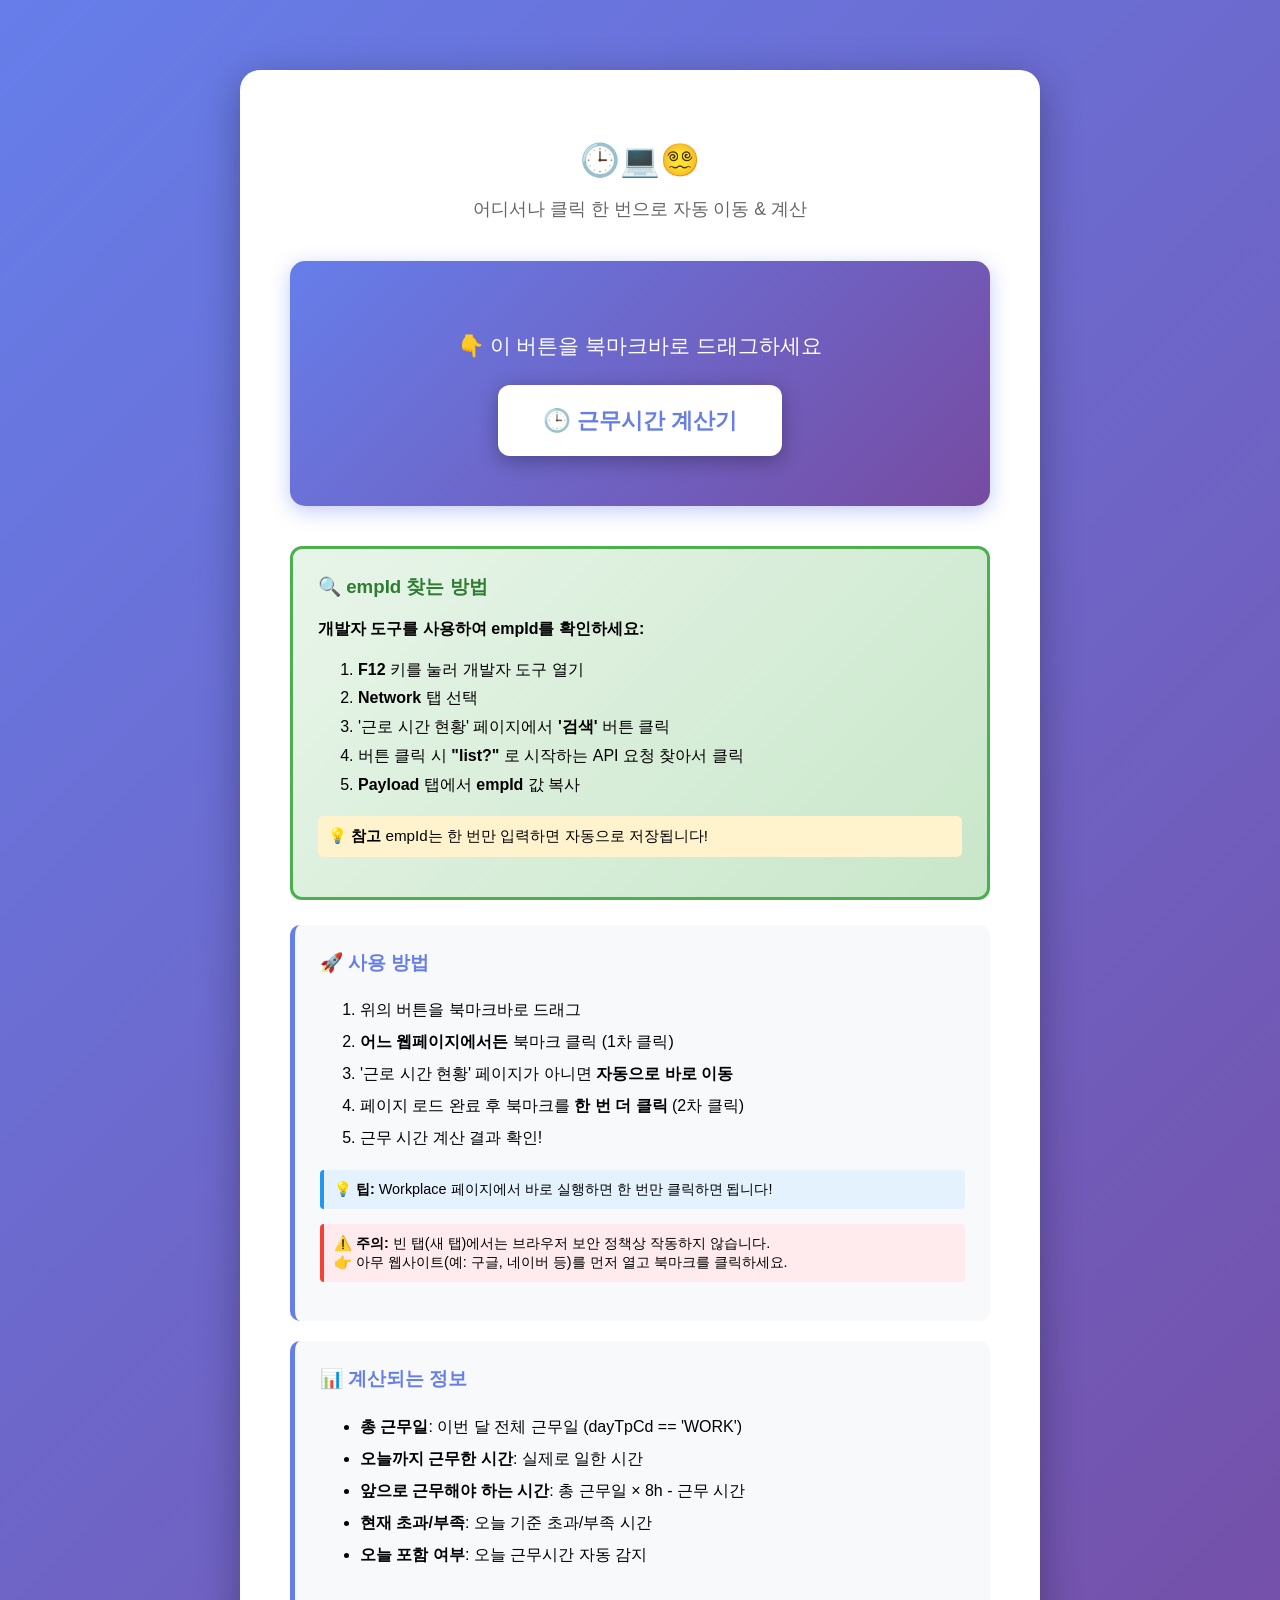
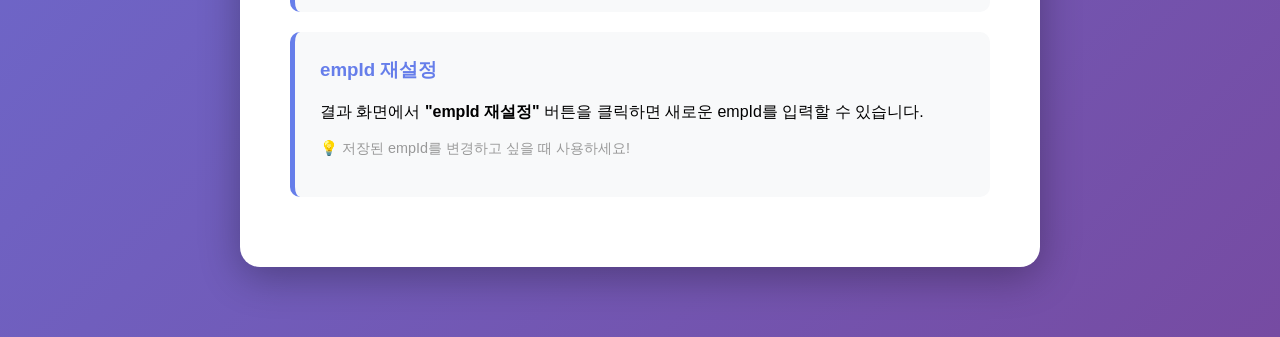
==== work-clock.html @ 3786ace1 "fix: 이모지 변경" ====
<!DOCTYPE html>
<html lang="ko">
<head>
    <meta charset="UTF-8">
    <title>근무시간 계산기 - 자동 이동</title>
    <style>
        body {
            font-family: -apple-system, sans-serif;
            max-width: 800px;
            margin: 50px auto;
            padding: 20px;
            background: linear-gradient(135deg, #667eea 0%, #764ba2 100%);
            min-height: 100vh;
        }
        .container {
            background: white;
            padding: 50px;
            border-radius: 20px;
            box-shadow: 0 10px 40px rgba(0,0,0,0.3);
        }
        h1 {
            color: #333;
            text-align: center;
            margin-bottom: 15px;
        }
        .subtitle {
            text-align: center;
            color: #666;
            margin-bottom: 40px;
            font-size: 1.1em;
        }
        .install-box {
            background: linear-gradient(135deg, #667eea 0%, #764ba2 100%);
            padding: 50px;
            border-radius: 15px;
            text-align: center;
            margin: 40px 0;
            box-shadow: 0 5px 20px rgba(102, 126, 234, 0.4);
        }
        .install-box p {
            color: white;
            margin-bottom: 25px;
            font-size: 1.3em;
            font-weight: 500;
        }
        .bookmarklet {
            display: inline-block;
            padding: 20px 45px;
            background: white;
            color: #667eea;
            text-decoration: none;
            border-radius: 12px;
            font-weight: bold;
            font-size: 1.4em;
            cursor: move;
            box-shadow: 0 5px 20px rgba(0,0,0,0.3);
            transition: all 0.3s;
        }
        .bookmarklet:hover {
            transform: translateY(-3px);
            box-shadow: 0 8px 25px rgba(0,0,0,0.4);
        }
        .feature {
            background: #f8f9fa;
            padding: 25px;
            border-radius: 10px;
            margin: 20px 0;
            border-left: 5px solid #667eea;
        }
        .feature h3 {
            color: #667eea;
            margin-top: 0;
        }
        .highlight {
            background: linear-gradient(135deg, #e8f5e9 0%, #c8e6c9 100%);
            border: 3px solid #4CAF50;
            padding: 25px;
            border-radius: 12px;
            margin: 25px 0;
        }
        .highlight h3 {
            color: #2e7d32;
            margin-top: 0;
        }
        code {
            background: #ffe082;
            padding: 3px 8px;
            border-radius: 4px;
            font-family: 'Monaco', monospace;
            color: #d84315;
        }
        ul {
            line-height: 2;
        }
    </style>
</head>
<body>
    <div class="container">
        <h1>🕒💻😵‍💫</h1>
        <p class="subtitle">어디서나 클릭 한 번으로 자동 이동 & 계산</p>

        <div class="install-box">
            <p>👇 이 버튼을 북마크바로 드래그하세요</p>
            <a id="bookmarklet" href="#" class="bookmarklet">🕒 근무시간 계산기</a>
        </div>

        <div class="highlight">
            <h3>🔍 empId 찾는 방법</h3>
            <p><strong>개발자 도구를 사용하여 empId를 확인하세요:</strong></p>
            <ol style="font-size: 1em; line-height: 1.8;">
                <li><strong>F12</strong> 키를 눌러 개발자 도구 열기</li>
                <li><strong>Network</strong> 탭 선택</li>
                <li>'근로 시간 현황' 페이지에서 <strong>'검색'</strong> 버튼 클릭</li>
                <li>버튼 클릭 시 <strong>"list?"</strong> 로 시작하는 API 요청 찾아서 클릭</li>
                <li><strong>Payload</strong> 탭에서 <strong>empId</strong> 값 복사</li>
            </ol>
            <p style="margin-top: 15px; padding: 10px; background: #fff3cd; border-radius: 5px; font-size: 0.95em;">
                💡 <strong>참고</strong> empId는 한 번만 입력하면 자동으로 저장됩니다!
            </p>
        </div>

        <div class="feature">
            <h3>🚀 사용 방법</h3>
            <ol style="line-height: 2;">
                <li>위의 버튼을 북마크바로 드래그</li>
                <li><strong>어느 웹페이지에서든</strong> 북마크 클릭 (1차 클릭)</li>
                <li>'근로 시간 현황' 페이지가 아니면 <strong>자동으로 바로 이동</strong></li>
                <li>페이지 로드 완료 후 북마크를 <strong>한 번 더 클릭</strong> (2차 클릭)</li>
                <li>근무 시간 계산 결과 확인!</li>
            </ol>
            <p style="padding: 10px; background: #e3f2fd; border-left: 4px solid #2196F3; border-radius: 4px; font-size: 0.9em; margin-top: 15px;">
                💡 <strong>팁:</strong> Workplace 페이지에서 바로 실행하면 한 번만 클릭하면 됩니다!
            </p>
            <p style="padding: 10px; background: #ffebee; border-left: 4px solid #f44336; border-radius: 4px; font-size: 0.9em; margin-top: 10px;">
                ⚠️ <strong>주의:</strong> 빈 탭(새 탭)에서는 브라우저 보안 정책상 작동하지 않습니다.<br>
                👉 아무 웹사이트(예: 구글, 네이버 등)를 먼저 열고 북마크를 클릭하세요.
            </p>
        </div>

        <div class="feature">
            <h3>📊 계산되는 정보</h3>
            <ul>
                <li><strong>총 근무일</strong>: 이번 달 전체 근무일 (dayTpCd == 'WORK')</li>
                <li><strong>오늘까지 근무한 시간</strong>: 실제로 일한 시간</li>
                <li><strong>앞으로 근무해야 하는 시간</strong>: 총 근무일 × 8h - 근무 시간</li>
                <li><strong>현재 초과/부족</strong>: 오늘 기준 초과/부족 시간</li>
                <li><strong>오늘 포함 여부</strong>: 오늘 근무시간 자동 감지</li>
            </ul>
        </div>

        <div class="feature">
            <h3>empId 재설정</h3>
            <p>결과 화면에서 <strong>"empId 재설정"</strong> 버튼을 클릭하면 새로운 empId를 입력할 수 있습니다.</p>
            <p style="color: #999; font-size: 0.9em;">💡 저장된 empId를 변경하고 싶을 때 사용하세요!</p>
        </div>
    </div>

    <script>
        // 북마크릿 코드 (읽기 쉽게 작성 후 인코딩)
        const bookmarkletSource = `
(function() {
    const targetUrl = 'https://workplace.worksmobile.com/my-space/work-statistics';
    const isWorkplacePage = window.location.href.includes('workplace.worksmobile.com/my-space/work-statistics');

    // 자동 실행 플래그 확인
    const autoRunFlag = sessionStorage.getItem('work_clock_autorun');
    const wasAutoRedirected = autoRunFlag === 'pending';

    // 페이지 확인 및 이동
    if (!isWorkplacePage) {
        // 자동 실행 플래그 설정
        sessionStorage.setItem('work_clock_autorun', 'pending');
        window.location.href = targetUrl;
        return;
    }

    // 자동 실행되었으면 플래그 제거
    if (wasAutoRedirected) {
        sessionStorage.removeItem('work_clock_autorun');
        // 페이지 로드 대기 (DOM이 준비될 때까지)
        if (document.readyState === 'loading') {
            alert('⏳ 페이지가 로딩 중입니다. 잠시 후 북마크를 다시 클릭해주세요.');
            return;
        }
    }

    // 날짜 계산
    const now = new Date();
    const year = now.getFullYear();
    const month = String(now.getMonth() + 1).padStart(2, '0');
    const fromDate = year + month + '01';
    const lastDay = new Date(year, now.getMonth() + 1, 0).getDate();
    const toDate = year + month + String(lastDay).padStart(2, '0');

    // empId 가져오기
    let empId = localStorage.getItem('work_clock_empId');

    if (!empId) {
        empId = prompt('📝 empId를 입력하세요\\n\\n🔍 empId 찾는 방법:\\n1. F12 개발자 도구 열기\\n2. Network 탭 선택\\n3. 검색 버튼 클릭\\n4. list? API의 Payload 탭에서 empId 복사\\n\\n💡 한 번만 입력하면 자동 저장됩니다!');
        if (!empId) {
            alert('❌ empId가 필요합니다.');
            return;
        }
    }

    // empId 저장
    localStorage.setItem('work_clock_empId', empId);

    // API 호출
    const apiUrl = 'https://workplace.worksmobile.com/my-space/work-statistics/list?fromDate=' + fromDate +
                   '&toDate=' + toDate + '&empId=' + empId + '&chkWorkingDay=Y&_=' + Date.now();

    // 로딩 UI
    const loadingDiv = document.createElement('div');
    loadingDiv.id = 'work-clock-loading';
    loadingDiv.style.cssText = 'position:fixed;top:50%;left:50%;transform:translate(-50%,-50%);background:white;padding:30px;border-radius:10px;box-shadow:0 4px 6px rgba(0,0,0,0.1);z-index:10000;font-family:sans-serif;min-width:350px';
    loadingDiv.innerHTML = '<div style="text-align:center">⏳ 근무 기록을 불러오는 중...</div>';
    document.body.appendChild(loadingDiv);

    fetch(apiUrl)
        .then(r => {
            if (!r.ok) throw new Error('HTTP error! status: ' + r.status);
            return r.json();
        })
        .then(data => {
            console.log('API Response:', data);

            if (!data.data || !data.data.list) {
                throw new Error('예상치 못한 응답 형식입니다.');
            }

            let records = data.data.list;
            console.log('Sample record:', records.find(r => r.sumWorkTime && r.sumWorkTime !== '0000'));

            const today = new Date();
            today.setHours(0, 0, 0, 0);

            let workedMinutes = 0;
            let totalWorkDays = 0;
            let pastWorkDays = 0;
            let workedToday = false;
            let todayInProgress = false;

            records.forEach(record => {
                if (record.dayTpCd !== 'WORK') return;

                totalWorkDays++;

                const recordDate = new Date(
                    record.checkYmd.substring(0, 4),
                    parseInt(record.checkYmd.substring(4, 6)) - 1,
                    parseInt(record.checkYmd.substring(6, 8))
                );

                const isToday = recordDate.getTime() === today.getTime();
                const workTime = record.sumWorkTime;
                const hasWorkTime = workTime && workTime !== '0000';

                if (recordDate < today) {
                    // 과거 날짜
                    pastWorkDays++;

                    if (hasWorkTime) {
                        const hours = parseInt(workTime.substring(0, 2), 10);
                        const minutes = parseInt(workTime.substring(2, 4), 10);

                        if (!isNaN(hours) && !isNaN(minutes)) {
                            workedMinutes += hours * 60 + minutes;
                        }
                    }
                } else if (isToday) {
                    // 오늘
                    if (hasWorkTime) {
                        // 오늘 퇴근 찍음
                        pastWorkDays++;
                        workedToday = true;

                        const hours = parseInt(workTime.substring(0, 2), 10);
                        const minutes = parseInt(workTime.substring(2, 4), 10);

                        if (!isNaN(hours) && !isNaN(minutes)) {
                            workedMinutes += hours * 60 + minutes;
                        }
                    } else {
                        // 오늘 퇴근 안찍음 (진행 중)
                        todayInProgress = true;
                    }
                }
            });

            const shouldHaveWorked = pastWorkDays * 8 * 60;
            const totalRequiredMinutes = totalWorkDays * 8 * 60;
            const shouldWorkMore = totalRequiredMinutes - workedMinutes;
            const differenceMinutes = workedMinutes - shouldHaveWorked;

            let todayStatus = '오늘 제외';
            if (workedToday) {
                todayStatus = '오늘 포함';
            } else if (todayInProgress) {
                todayStatus = '오늘 진행 중 (퇴근 미체크)';
            }
            const remainingWorkDays = totalWorkDays - pastWorkDays;

            const workedHours = Math.floor(workedMinutes / 60);
            const workedMins = workedMinutes % 60;
            const shouldWorkMoreHours = Math.floor(shouldWorkMore / 60);
            const shouldWorkMoreMins = shouldWorkMore % 60;
            const diffHours = Math.floor(Math.abs(differenceMinutes) / 60);
            const diffMins = Math.abs(differenceMinutes) % 60;
            const isOverTime = differenceMinutes > 0;

            const differenceText = isOverTime
                ? '<span style="color: #4CAF50; font-weight: bold;">+' + diffHours + '시간 ' + diffMins + '분 초과 ✨</span>'
                : '<span style="color: #f44336; font-weight: bold;">' + diffHours + '시간 ' + diffMins + '분 부족 ⚠️</span>';

            // 결과 UI (empId 재설정 버튼 추가)
            loadingDiv.innerHTML = \`
                <div style="min-width:350px">
                    <h2 style="margin:0 0 20px 0;color:#333;text-align:center;border-bottom:2px solid #4CAF50;padding-bottom:10px">
                        🕒 \${year}년 \${month}월 근무 현황
                    </h2>
                    <div style="line-height:2;color:#555">
                        <div style="background:#f5f5f5;padding:10px;border-radius:5px;margin-bottom:10px">
                            <div style="font-size:0.9em;color:#999;margin-bottom:5px">📅 총 근무일</div>
                            <div style="font-size:1.2em"><strong>\${totalWorkDays}일</strong> (지난 \${pastWorkDays}일 + 남은 \${remainingWorkDays}일)</div>
                        </div>
                        <div style="background:#e3f2fd;padding:10px;border-radius:5px;margin-bottom:10px">
                            <div style="font-size:0.9em;color:#1976D2;margin-bottom:5px">✅ 오늘까지 근무한 시간</div>
                            <div style="font-size:1.3em;color:#1976D2"><strong>\${workedHours}시간 \${workedMins}분</strong></div>
                        </div>
                        <div style="background:#fff3e0;padding:10px;border-radius:5px;margin-bottom:10px">
                            <div style="font-size:0.9em;color:#e65100;margin-bottom:5px">📋 앞으로 근무해야 하는 시간</div>
                            <div style="font-size:1.3em;color:#e65100"><strong>\${shouldWorkMoreHours}시간 \${shouldWorkMoreMins}분</strong></div>
                            <div style="font-size:0.85em;color:#999;margin-top:5px">
                                총 \${totalWorkDays}일 × 8h - 근무 \${workedHours}h \${workedMins}m<br>
                                💡 \${todayStatus}
                            </div>
                        </div>
                        <div style="background:\${isOverTime ? '#e8f5e9' : '#ffebee'};padding:15px;border-radius:5px;border:2px solid \${isOverTime ? '#4CAF50' : '#f44336'}">
                            <div style="font-size:0.9em;color:#666;margin-bottom:5px">⚖️ 현재 초과/부족</div>
                            <div style="font-size:1.4em">\${differenceText}</div>
                            <div style="font-size:0.85em;color:#999;margin-top:5px">
                                근무 \${workedHours}h \${workedMins}m - 필요 \${Math.floor(shouldHaveWorked/60)}h \${shouldHaveWorked%60}m
                            </div>
                        </div>
                    </div>
                    <div style="display:flex;gap:10px;margin-top:20px">
                        <button id="work-clock-reset-empid" style="flex:1;padding:12px;background:#ff9800;color:white;border:none;border-radius:8px;cursor:pointer;font-size:14px;font-weight:bold">
                            empId 재설정
                        </button>
                        <button id="work-clock-close" style="flex:2;padding:12px;background:linear-gradient(135deg,#667eea 0%,#764ba2 100%);color:white;border:none;border-radius:8px;cursor:pointer;font-size:16px;font-weight:bold">
                            닫기
                        </button>
                    </div>
                </div>
            \`;

            document.getElementById('work-clock-close').addEventListener('click', () => {
                document.body.removeChild(loadingDiv);
            });

            document.getElementById('work-clock-reset-empid').addEventListener('click', () => {
                localStorage.removeItem('work_clock_empId');
                document.body.removeChild(loadingDiv);
                alert('✅ empId가 초기화되었습니다.\\n북마크를 다시 클릭하여 새로운 empId를 입력하세요.');
            });
        })
        .catch(err => {
            console.error('Error:', err);
            loadingDiv.innerHTML = \`
                <div style="color:red">
                    <h3>❌ 오류 발생</h3>
                    <p>\${err.message}</p>
                    <p style="font-size:0.9em;color:#666">개발자 콘솔(F12)을 확인하세요.</p>
                    <button onclick="this.parentElement.parentElement.remove()" style="margin-top:10px;padding:10px 20px;background:#f44336;color:white;border:none;border-radius:5px;cursor:pointer">
                        닫기
                    </button>
                </div>
            \`;
        });
})();
        `;

        // URL 인코딩하여 북마크릿 생성
        const bookmarkletCode = 'javascript:' + encodeURIComponent(bookmarkletSource.trim());
        const bookmarkletElement = document.getElementById('bookmarklet');
        bookmarkletElement.href = bookmarkletCode;

        // 클릭 시 직접 실행 (테스트용)
        bookmarkletElement.addEventListener('click', function(e) {
            e.preventDefault();
            eval(bookmarkletSource);
        });
    </script>
</body>
</html>
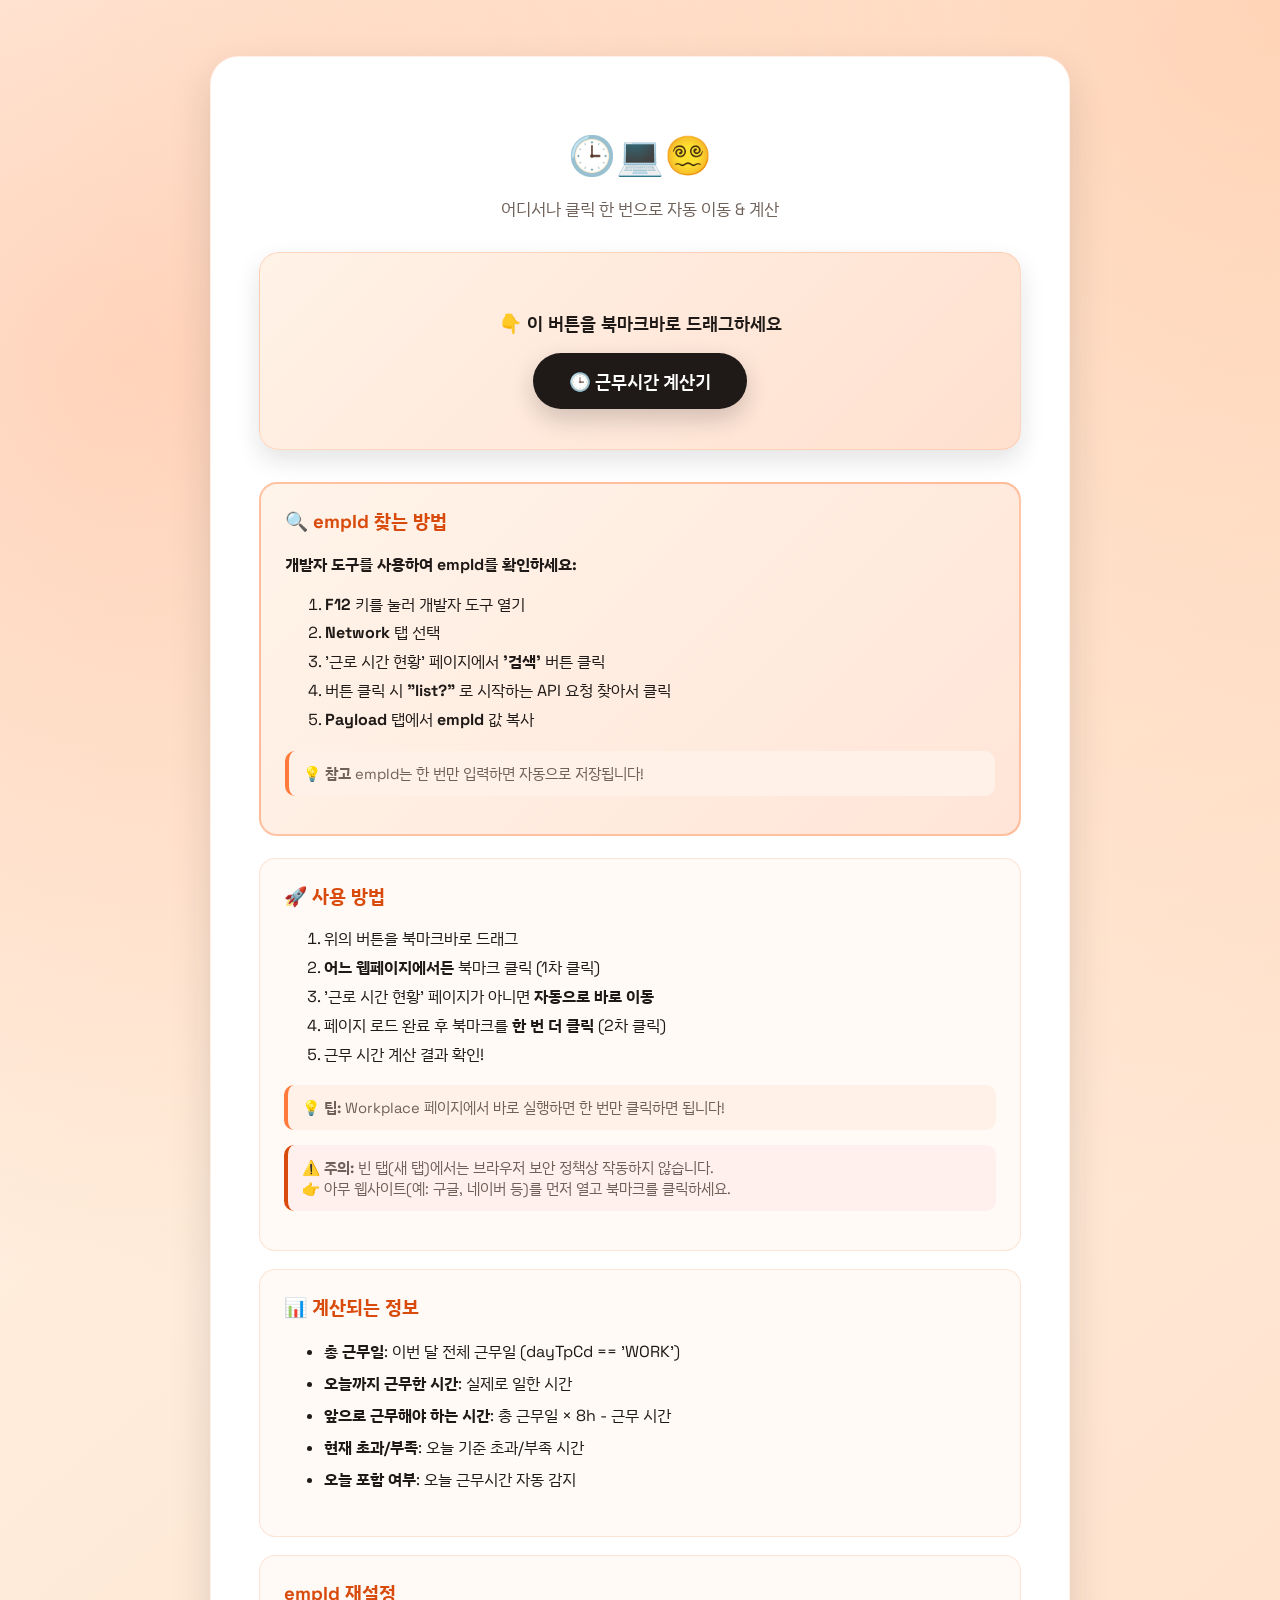
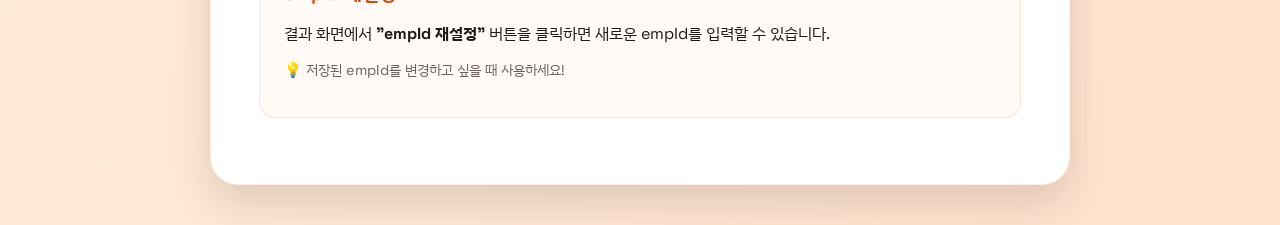
==== commit 8e24500c: "Update work-clock.html" ====
--- a/work-clock.html
+++ b/work-clock.html
@@ -4,93 +4,160 @@
     <meta charset="UTF-8">
     <title>근무시간 계산기 - 자동 이동</title>
     <style>
+        @import url('https://fonts.googleapis.com/css2?family=Space+Grotesk:wght@400;500;600;700&family=IBM+Plex+Sans+KR:wght@400;500;600&display=swap');
+
+        :root {
+            color-scheme: light;
+            --ink: #1f1a17;
+            --muted: #6e6159;
+            --cream: #fff7f0;
+            --paper: #ffffff;
+            --orange-500: #ff7a3b;
+            --orange-600: #f2601a;
+            --orange-700: #d94b0c;
+            --orange-100: #ffe4d6;
+            --shadow-soft: 0 18px 40px rgba(31, 26, 23, 0.14);
+            --shadow-card: 0 10px 24px rgba(31, 26, 23, 0.12);
+        }
+
         body {
-            font-family: -apple-system, sans-serif;
-            max-width: 800px;
-            margin: 50px auto;
-            padding: 20px;
-            background: linear-gradient(135deg, #667eea 0%, #764ba2 100%);
+            font-family: "Space Grotesk", "IBM Plex Sans KR", "Apple SD Gothic Neo", sans-serif;
+            color: var(--ink);
+            max-width: 860px;
+            margin: 0 auto;
+            padding: 56px 20px 40px;
+            background:
+                radial-gradient(circle at top right, rgba(255, 180, 135, 0.45), transparent 55%),
+                radial-gradient(circle at 10% 20%, rgba(255, 122, 59, 0.25), transparent 50%),
+                linear-gradient(140deg, #fff4ea 0%, #ffeddc 45%, #ffe1cc 100%);
             min-height: 100vh;
         }
         .container {
-            background: white;
-            padding: 50px;
-            border-radius: 20px;
-            box-shadow: 0 10px 40px rgba(0,0,0,0.3);
+            background: var(--paper);
+            padding: 48px;
+            border-radius: 28px;
+            box-shadow: var(--shadow-soft);
+            border: 1px solid rgba(255, 122, 59, 0.12);
         }
         h1 {
-            color: #333;
+            color: var(--ink);
             text-align: center;
             margin-bottom: 15px;
+            font-size: 2.4rem;
         }
         .subtitle {
             text-align: center;
-            color: #666;
-            margin-bottom: 40px;
-            font-size: 1.1em;
+            color: var(--muted);
+            margin-bottom: 32px;
+            font-size: 1.05rem;
         }
         .install-box {
-            background: linear-gradient(135deg, #667eea 0%, #764ba2 100%);
-            padding: 50px;
-            border-radius: 15px;
+            background: linear-gradient(135deg, #fff2e7 0%, #ffe0cf 100%);
+            padding: 40px;
+            border-radius: 20px;
             text-align: center;
-            margin: 40px 0;
-            box-shadow: 0 5px 20px rgba(102, 126, 234, 0.4);
+            margin: 32px 0;
+            box-shadow: var(--shadow-card);
+            border: 1px solid rgba(255, 122, 59, 0.2);
         }
         .install-box p {
-            color: white;
-            margin-bottom: 25px;
-            font-size: 1.3em;
-            font-weight: 500;
+            color: var(--ink);
+            margin-bottom: 18px;
+            font-size: 1.15rem;
+            font-weight: 600;
         }
         .bookmarklet {
             display: inline-block;
-            padding: 20px 45px;
-            background: white;
-            color: #667eea;
+            padding: 16px 36px;
+            background: var(--ink);
+            color: #fff;
             text-decoration: none;
-            border-radius: 12px;
-            font-weight: bold;
-            font-size: 1.4em;
+            border-radius: 999px;
+            font-weight: 600;
+            font-size: 1.1rem;
             cursor: move;
-            box-shadow: 0 5px 20px rgba(0,0,0,0.3);
-            transition: all 0.3s;
+            box-shadow: 0 10px 24px rgba(31, 26, 23, 0.2);
+            transition: transform 0.25s ease, box-shadow 0.25s ease, background 0.25s ease;
         }
         .bookmarklet:hover {
             transform: translateY(-3px);
-            box-shadow: 0 8px 25px rgba(0,0,0,0.4);
+            box-shadow: 0 14px 30px rgba(31, 26, 23, 0.25);
+            background: var(--orange-700);
         }
         .feature {
-            background: #f8f9fa;
-            padding: 25px;
-            border-radius: 10px;
-            margin: 20px 0;
-            border-left: 5px solid #667eea;
+            background: #fffaf6;
+            padding: 24px;
+            border-radius: 16px;
+            margin: 18px 0;
+            border: 1px solid rgba(255, 122, 59, 0.18);
         }
         .feature h3 {
-            color: #667eea;
+            color: var(--orange-700);
             margin-top: 0;
+            margin-bottom: 10px;
         }
         .highlight {
-            background: linear-gradient(135deg, #e8f5e9 0%, #c8e6c9 100%);
-            border: 3px solid #4CAF50;
-            padding: 25px;
-            border-radius: 12px;
-            margin: 25px 0;
+            background: linear-gradient(135deg, #fff4ea 0%, #ffe5d7 100%);
+            border: 2px solid rgba(255, 122, 59, 0.4);
+            padding: 24px;
+            border-radius: 18px;
+            margin: 22px 0;
         }
         .highlight h3 {
-            color: #2e7d32;
+            color: var(--orange-700);
             margin-top: 0;
         }
         code {
-            background: #ffe082;
-            padding: 3px 8px;
-            border-radius: 4px;
-            font-family: 'Monaco', monospace;
-            color: #d84315;
+            background: var(--orange-100);
+            padding: 2px 8px;
+            border-radius: 6px;
+            font-family: "SFMono-Regular", "Consolas", "Monaco", monospace;
+            color: var(--orange-700);
         }
         ul {
             line-height: 2;
+        }
+
+        ol {
+            line-height: 1.8;
+        }
+
+        .tip {
+            margin-top: 14px;
+            padding: 12px 14px;
+            background: #fff1e7;
+            border-radius: 10px;
+            border-left: 4px solid var(--orange-500);
+            font-size: 0.92rem;
+            color: var(--muted);
+        }
+
+        .warn {
+            margin-top: 10px;
+            padding: 12px 14px;
+            background: #fff0ed;
+            border-radius: 10px;
+            border-left: 4px solid var(--orange-700);
+            font-size: 0.92rem;
+            color: var(--muted);
+        }
+
+        @media (max-width: 720px) {
+            body {
+                padding: 40px 16px;
+            }
+
+            .container {
+                padding: 32px 24px;
+            }
+
+            .install-box {
+                padding: 28px 20px;
+            }
+
+            h1 {
+                font-size: 2rem;
+            }
         }
     </style>
 </head>
@@ -107,31 +174,31 @@
         <div class="highlight">
             <h3>🔍 empId 찾는 방법</h3>
             <p><strong>개발자 도구를 사용하여 empId를 확인하세요:</strong></p>
-            <ol style="font-size: 1em; line-height: 1.8;">
+            <ol>
                 <li><strong>F12</strong> 키를 눌러 개발자 도구 열기</li>
                 <li><strong>Network</strong> 탭 선택</li>
                 <li>'근로 시간 현황' 페이지에서 <strong>'검색'</strong> 버튼 클릭</li>
                 <li>버튼 클릭 시 <strong>"list?"</strong> 로 시작하는 API 요청 찾아서 클릭</li>
                 <li><strong>Payload</strong> 탭에서 <strong>empId</strong> 값 복사</li>
             </ol>
-            <p style="margin-top: 15px; padding: 10px; background: #fff3cd; border-radius: 5px; font-size: 0.95em;">
+            <p class="tip">
                 💡 <strong>참고</strong> empId는 한 번만 입력하면 자동으로 저장됩니다!
             </p>
         </div>
 
         <div class="feature">
             <h3>🚀 사용 방법</h3>
-            <ol style="line-height: 2;">
+            <ol>
                 <li>위의 버튼을 북마크바로 드래그</li>
                 <li><strong>어느 웹페이지에서든</strong> 북마크 클릭 (1차 클릭)</li>
                 <li>'근로 시간 현황' 페이지가 아니면 <strong>자동으로 바로 이동</strong></li>
                 <li>페이지 로드 완료 후 북마크를 <strong>한 번 더 클릭</strong> (2차 클릭)</li>
                 <li>근무 시간 계산 결과 확인!</li>
             </ol>
-            <p style="padding: 10px; background: #e3f2fd; border-left: 4px solid #2196F3; border-radius: 4px; font-size: 0.9em; margin-top: 15px;">
+            <p class="tip">
                 💡 <strong>팁:</strong> Workplace 페이지에서 바로 실행하면 한 번만 클릭하면 됩니다!
             </p>
-            <p style="padding: 10px; background: #ffebee; border-left: 4px solid #f44336; border-radius: 4px; font-size: 0.9em; margin-top: 10px;">
+            <p class="warn">
                 ⚠️ <strong>주의:</strong> 빈 탭(새 탭)에서는 브라우저 보안 정책상 작동하지 않습니다.<br>
                 👉 아무 웹사이트(예: 구글, 네이버 등)를 먼저 열고 북마크를 클릭하세요.
             </p>
@@ -151,7 +218,7 @@
         <div class="feature">
             <h3>empId 재설정</h3>
             <p>결과 화면에서 <strong>"empId 재설정"</strong> 버튼을 클릭하면 새로운 empId를 입력할 수 있습니다.</p>
-            <p style="color: #999; font-size: 0.9em;">💡 저장된 empId를 변경하고 싶을 때 사용하세요!</p>
+            <p style="color: var(--muted); font-size: 0.9rem;">💡 저장된 empId를 변경하고 싶을 때 사용하세요!</p>
         </div>
     </div>
 
@@ -213,8 +280,8 @@
     // 로딩 UI
     const loadingDiv = document.createElement('div');
     loadingDiv.id = 'work-clock-loading';
-    loadingDiv.style.cssText = 'position:fixed;top:50%;left:50%;transform:translate(-50%,-50%);background:white;padding:30px;border-radius:10px;box-shadow:0 4px 6px rgba(0,0,0,0.1);z-index:10000;font-family:sans-serif;min-width:350px';
-    loadingDiv.innerHTML = '<div style="text-align:center">⏳ 근무 기록을 불러오는 중...</div>';
+    loadingDiv.style.cssText = 'position:fixed;top:50%;left:50%;transform:translate(-50%,-50%);background:#ffffff;padding:28px;border-radius:16px;box-shadow:0 18px 40px rgba(31,26,23,0.2);z-index:10000;font-family:"Space Grotesk","IBM Plex Sans KR","Apple SD Gothic Neo",sans-serif;min-width:350px;border:1px solid rgba(255,122,59,0.2)';
+    loadingDiv.innerHTML = '<div style="text-align:center;color:#6e6159">⏳ 근무 기록을 불러오는 중...</div>';
     document.body.appendChild(loadingDiv);
 
     fetch(apiUrl)
@@ -310,45 +377,45 @@
             const isOverTime = differenceMinutes > 0;
 
             const differenceText = isOverTime
-                ? '<span style="color: #4CAF50; font-weight: bold;">+' + diffHours + '시간 ' + diffMins + '분 초과 ✨</span>'
-                : '<span style="color: #f44336; font-weight: bold;">' + diffHours + '시간 ' + diffMins + '분 부족 ⚠️</span>';
+                ? '<span style="color: #0f7b4f; font-weight: 600;">+' + diffHours + '시간 ' + diffMins + '분 초과 ✨</span>'
+                : '<span style="color: #d94b0c; font-weight: 600;">' + diffHours + '시간 ' + diffMins + '분 부족 ⚠️</span>';
 
             // 결과 UI (empId 재설정 버튼 추가)
             loadingDiv.innerHTML = \`
                 <div style="min-width:350px">
-                    <h2 style="margin:0 0 20px 0;color:#333;text-align:center;border-bottom:2px solid #4CAF50;padding-bottom:10px">
+                    <h2 style="margin:0 0 20px 0;color:#1f1a17;text-align:center;border-bottom:2px solid rgba(255,122,59,0.35);padding-bottom:10px">
                         🕒 \${year}년 \${month}월 근무 현황
                     </h2>
-                    <div style="line-height:2;color:#555">
-                        <div style="background:#f5f5f5;padding:10px;border-radius:5px;margin-bottom:10px">
-                            <div style="font-size:0.9em;color:#999;margin-bottom:5px">📅 총 근무일</div>
+                    <div style="line-height:1.8;color:#3b322d">
+                        <div style="background:#fff6ef;padding:12px;border-radius:10px;margin-bottom:10px;border:1px solid rgba(255,122,59,0.2)">
+                            <div style="font-size:0.85em;color:#6e6159;margin-bottom:5px">📅 총 근무일</div>
                             <div style="font-size:1.2em"><strong>\${totalWorkDays}일</strong> (지난 \${pastWorkDays}일 + 남은 \${remainingWorkDays}일)</div>
                         </div>
-                        <div style="background:#e3f2fd;padding:10px;border-radius:5px;margin-bottom:10px">
-                            <div style="font-size:0.9em;color:#1976D2;margin-bottom:5px">✅ 오늘까지 근무한 시간</div>
-                            <div style="font-size:1.3em;color:#1976D2"><strong>\${workedHours}시간 \${workedMins}분</strong></div>
+                        <div style="background:#fff0e5;padding:12px;border-radius:10px;margin-bottom:10px;border:1px solid rgba(255,122,59,0.2)">
+                            <div style="font-size:0.85em;color:#d94b0c;margin-bottom:5px">✅ 오늘까지 근무한 시간</div>
+                            <div style="font-size:1.3em;color:#d94b0c"><strong>\${workedHours}시간 \${workedMins}분</strong></div>
                         </div>
-                        <div style="background:#fff3e0;padding:10px;border-radius:5px;margin-bottom:10px">
-                            <div style="font-size:0.9em;color:#e65100;margin-bottom:5px">📋 앞으로 근무해야 하는 시간</div>
-                            <div style="font-size:1.3em;color:#e65100"><strong>\${shouldWorkMoreHours}시간 \${shouldWorkMoreMins}분</strong></div>
-                            <div style="font-size:0.85em;color:#999;margin-top:5px">
+                        <div style="background:#fff8f1;padding:12px;border-radius:10px;margin-bottom:10px;border:1px solid rgba(255,122,59,0.18)">
+                            <div style="font-size:0.85em;color:#f2601a;margin-bottom:5px">📋 앞으로 근무해야 하는 시간</div>
+                            <div style="font-size:1.3em;color:#f2601a"><strong>\${shouldWorkMoreHours}시간 \${shouldWorkMoreMins}분</strong></div>
+                            <div style="font-size:0.82em;color:#6e6159;margin-top:6px">
                                 총 \${totalWorkDays}일 × 8h - 근무 \${workedHours}h \${workedMins}m<br>
                                 💡 \${todayStatus}
                             </div>
                         </div>
-                        <div style="background:\${isOverTime ? '#e8f5e9' : '#ffebee'};padding:15px;border-radius:5px;border:2px solid \${isOverTime ? '#4CAF50' : '#f44336'}">
-                            <div style="font-size:0.9em;color:#666;margin-bottom:5px">⚖️ 현재 초과/부족</div>
+                        <div style="background:\${isOverTime ? '#eef8f1' : '#fff0ed'};padding:15px;border-radius:10px;border:2px solid \${isOverTime ? '#0f7b4f' : '#d94b0c'}">
+                            <div style="font-size:0.85em;color:#6e6159;margin-bottom:5px">⚖️ 현재 초과/부족</div>
                             <div style="font-size:1.4em">\${differenceText}</div>
-                            <div style="font-size:0.85em;color:#999;margin-top:5px">
+                            <div style="font-size:0.82em;color:#6e6159;margin-top:6px">
                                 근무 \${workedHours}h \${workedMins}m - 필요 \${Math.floor(shouldHaveWorked/60)}h \${shouldHaveWorked%60}m
                             </div>
                         </div>
                     </div>
                     <div style="display:flex;gap:10px;margin-top:20px">
-                        <button id="work-clock-reset-empid" style="flex:1;padding:12px;background:#ff9800;color:white;border:none;border-radius:8px;cursor:pointer;font-size:14px;font-weight:bold">
+                        <button id="work-clock-reset-empid" style="flex:1;padding:12px;background:#1f1a17;color:white;border:none;border-radius:999px;cursor:pointer;font-size:14px;font-weight:600">
                             empId 재설정
                         </button>
-                        <button id="work-clock-close" style="flex:2;padding:12px;background:linear-gradient(135deg,#667eea 0%,#764ba2 100%);color:white;border:none;border-radius:8px;cursor:pointer;font-size:16px;font-weight:bold">
+                        <button id="work-clock-close" style="flex:2;padding:12px;background:linear-gradient(135deg,#ff7a3b 0%,#d94b0c 100%);color:white;border:none;border-radius:999px;cursor:pointer;font-size:16px;font-weight:600">
                             닫기
                         </button>
                     </div>
@@ -368,11 +435,11 @@
         .catch(err => {
             console.error('Error:', err);
             loadingDiv.innerHTML = \`
-                <div style="color:red">
+                <div style="color:#d94b0c">
                     <h3>❌ 오류 발생</h3>
                     <p>\${err.message}</p>
-                    <p style="font-size:0.9em;color:#666">개발자 콘솔(F12)을 확인하세요.</p>
-                    <button onclick="this.parentElement.parentElement.remove()" style="margin-top:10px;padding:10px 20px;background:#f44336;color:white;border:none;border-radius:5px;cursor:pointer">
+                    <p style="font-size:0.9em;color:#6e6159">개발자 콘솔(F12)을 확인하세요.</p>
+                    <button onclick="this.parentElement.parentElement.remove()" style="margin-top:10px;padding:10px 20px;background:#d94b0c;color:white;border:none;border-radius:999px;cursor:pointer">
                         닫기
                     </button>
                 </div>
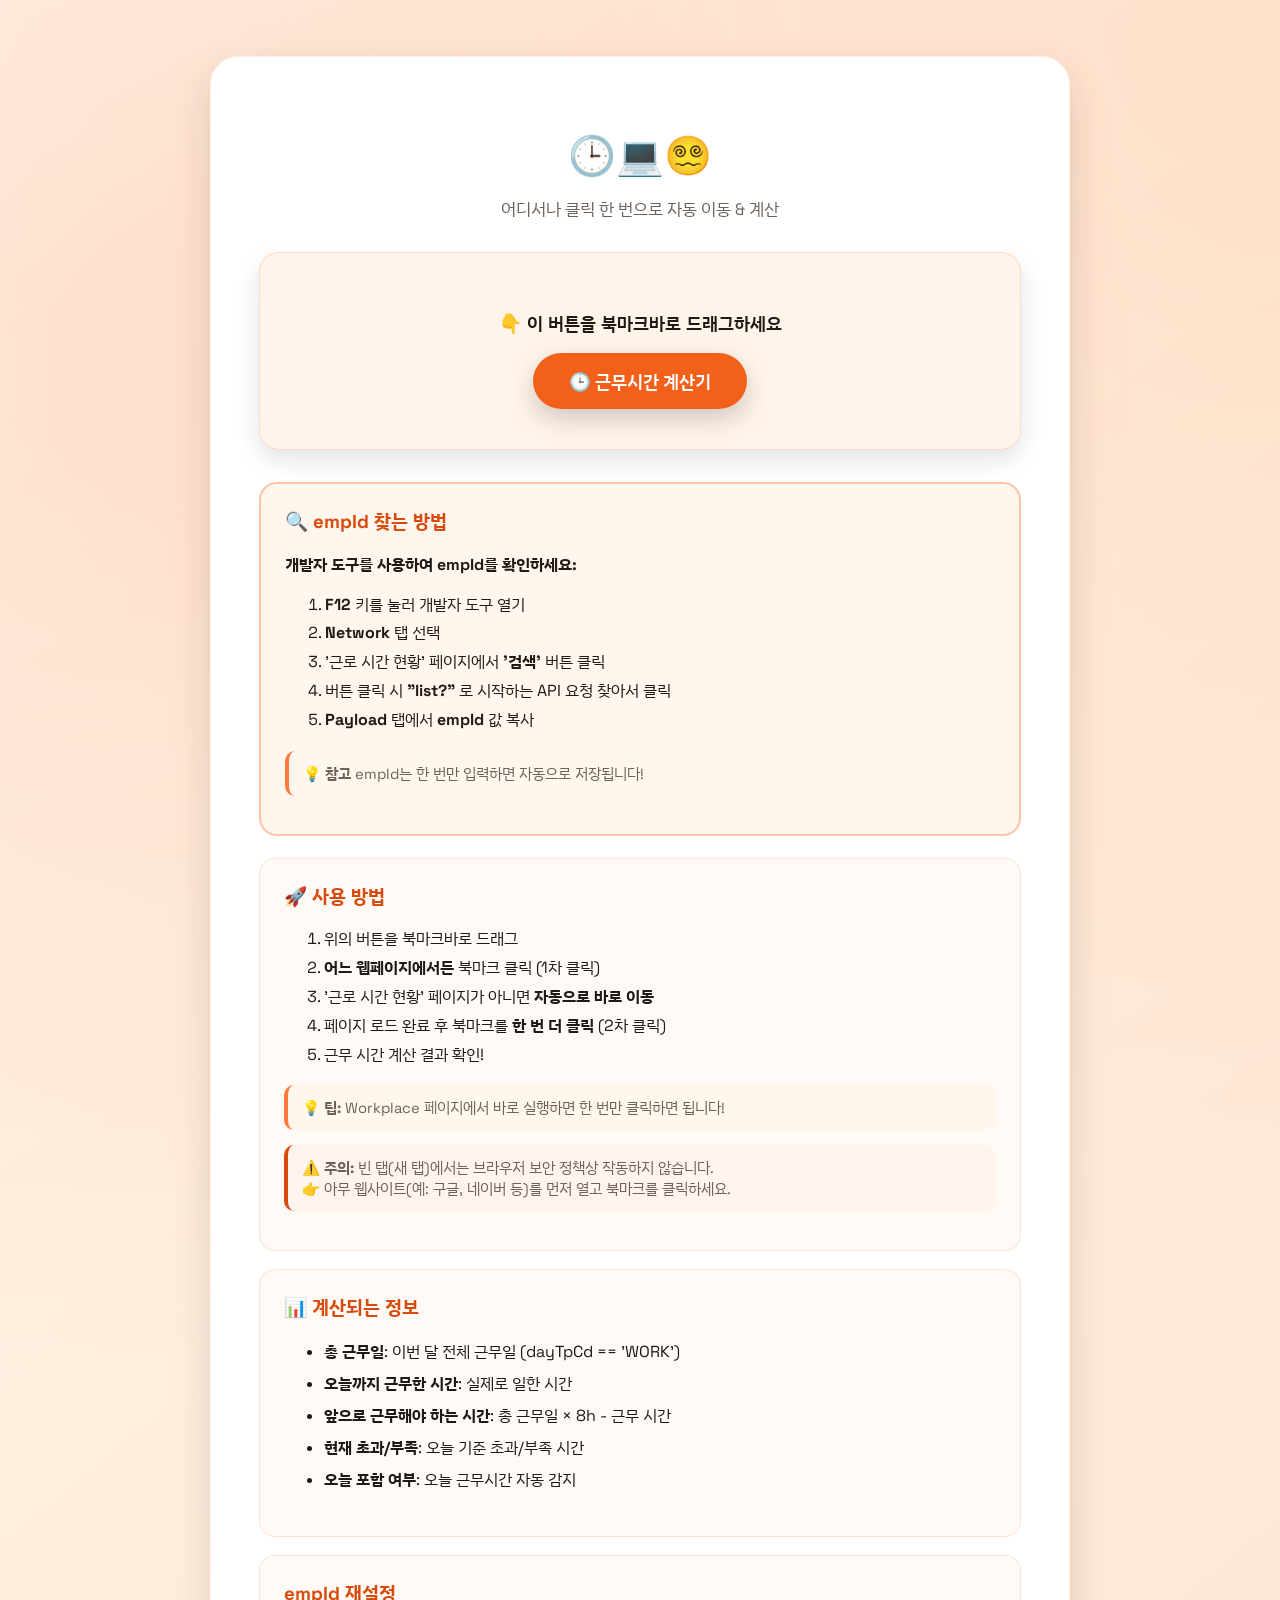
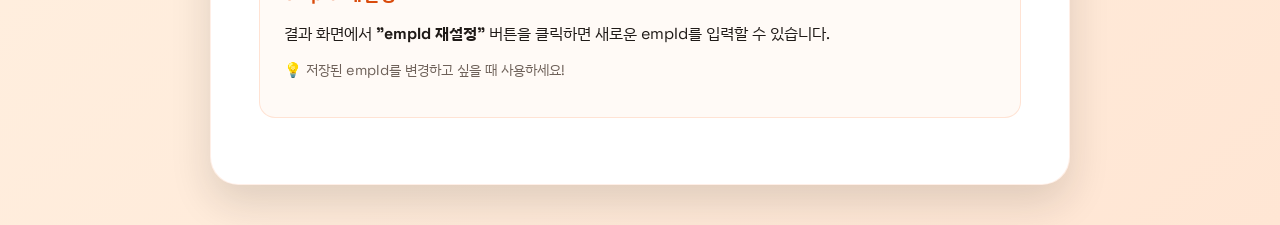
==== commit 3ecef954: "Update work-clock.html" ====
--- a/work-clock.html
+++ b/work-clock.html
@@ -27,9 +27,9 @@
             margin: 0 auto;
             padding: 56px 20px 40px;
             background:
-                radial-gradient(circle at top right, rgba(255, 180, 135, 0.45), transparent 55%),
-                radial-gradient(circle at 10% 20%, rgba(255, 122, 59, 0.25), transparent 50%),
-                linear-gradient(140deg, #fff4ea 0%, #ffeddc 45%, #ffe1cc 100%);
+                radial-gradient(circle at top right, rgba(255, 180, 135, 0.28), transparent 60%),
+                radial-gradient(circle at 10% 20%, rgba(255, 122, 59, 0.16), transparent 55%),
+                linear-gradient(140deg, #fff6ee 0%, #ffefdf 50%, #ffe6d4 100%);
             min-height: 100vh;
         }
         .container {
@@ -52,7 +52,7 @@
             font-size: 1.05rem;
         }
         .install-box {
-            background: linear-gradient(135deg, #fff2e7 0%, #ffe0cf 100%);
+            background: #fff4ea;
             padding: 40px;
             border-radius: 20px;
             text-align: center;
@@ -69,7 +69,7 @@
         .bookmarklet {
             display: inline-block;
             padding: 16px 36px;
-            background: var(--ink);
+            background: var(--orange-600);
             color: #fff;
             text-decoration: none;
             border-radius: 999px;
@@ -97,7 +97,7 @@
             margin-bottom: 10px;
         }
         .highlight {
-            background: linear-gradient(135deg, #fff4ea 0%, #ffe5d7 100%);
+            background: #fff6ee;
             border: 2px solid rgba(255, 122, 59, 0.4);
             padding: 24px;
             border-radius: 18px;
@@ -125,7 +125,7 @@
         .tip {
             margin-top: 14px;
             padding: 12px 14px;
-            background: #fff1e7;
+            background: #fff6ee;
             border-radius: 10px;
             border-left: 4px solid var(--orange-500);
             font-size: 0.92rem;
@@ -135,7 +135,7 @@
         .warn {
             margin-top: 10px;
             padding: 12px 14px;
-            background: #fff0ed;
+            background: #fff4ee;
             border-radius: 10px;
             border-left: 4px solid var(--orange-700);
             font-size: 0.92rem;
@@ -391,11 +391,11 @@
                             <div style="font-size:0.85em;color:#6e6159;margin-bottom:5px">📅 총 근무일</div>
                             <div style="font-size:1.2em"><strong>\${totalWorkDays}일</strong> (지난 \${pastWorkDays}일 + 남은 \${remainingWorkDays}일)</div>
                         </div>
-                        <div style="background:#fff0e5;padding:12px;border-radius:10px;margin-bottom:10px;border:1px solid rgba(255,122,59,0.2)">
+                        <div style="background:#fff5ee;padding:12px;border-radius:10px;margin-bottom:10px;border:1px solid rgba(255,122,59,0.18)">
                             <div style="font-size:0.85em;color:#d94b0c;margin-bottom:5px">✅ 오늘까지 근무한 시간</div>
                             <div style="font-size:1.3em;color:#d94b0c"><strong>\${workedHours}시간 \${workedMins}분</strong></div>
                         </div>
-                        <div style="background:#fff8f1;padding:12px;border-radius:10px;margin-bottom:10px;border:1px solid rgba(255,122,59,0.18)">
+                        <div style="background:#fff8f3;padding:12px;border-radius:10px;margin-bottom:10px;border:1px solid rgba(255,122,59,0.16)">
                             <div style="font-size:0.85em;color:#f2601a;margin-bottom:5px">📋 앞으로 근무해야 하는 시간</div>
                             <div style="font-size:1.3em;color:#f2601a"><strong>\${shouldWorkMoreHours}시간 \${shouldWorkMoreMins}분</strong></div>
                             <div style="font-size:0.82em;color:#6e6159;margin-top:6px">
@@ -403,7 +403,7 @@
                                 💡 \${todayStatus}
                             </div>
                         </div>
-                        <div style="background:\${isOverTime ? '#eef8f1' : '#fff0ed'};padding:15px;border-radius:10px;border:2px solid \${isOverTime ? '#0f7b4f' : '#d94b0c'}">
+                        <div style="background:\${isOverTime ? '#f0faf4' : '#fff2ee'};padding:15px;border-radius:10px;border:2px solid \${isOverTime ? '#0f7b4f' : '#d94b0c'}">
                             <div style="font-size:0.85em;color:#6e6159;margin-bottom:5px">⚖️ 현재 초과/부족</div>
                             <div style="font-size:1.4em">\${differenceText}</div>
                             <div style="font-size:0.82em;color:#6e6159;margin-top:6px">
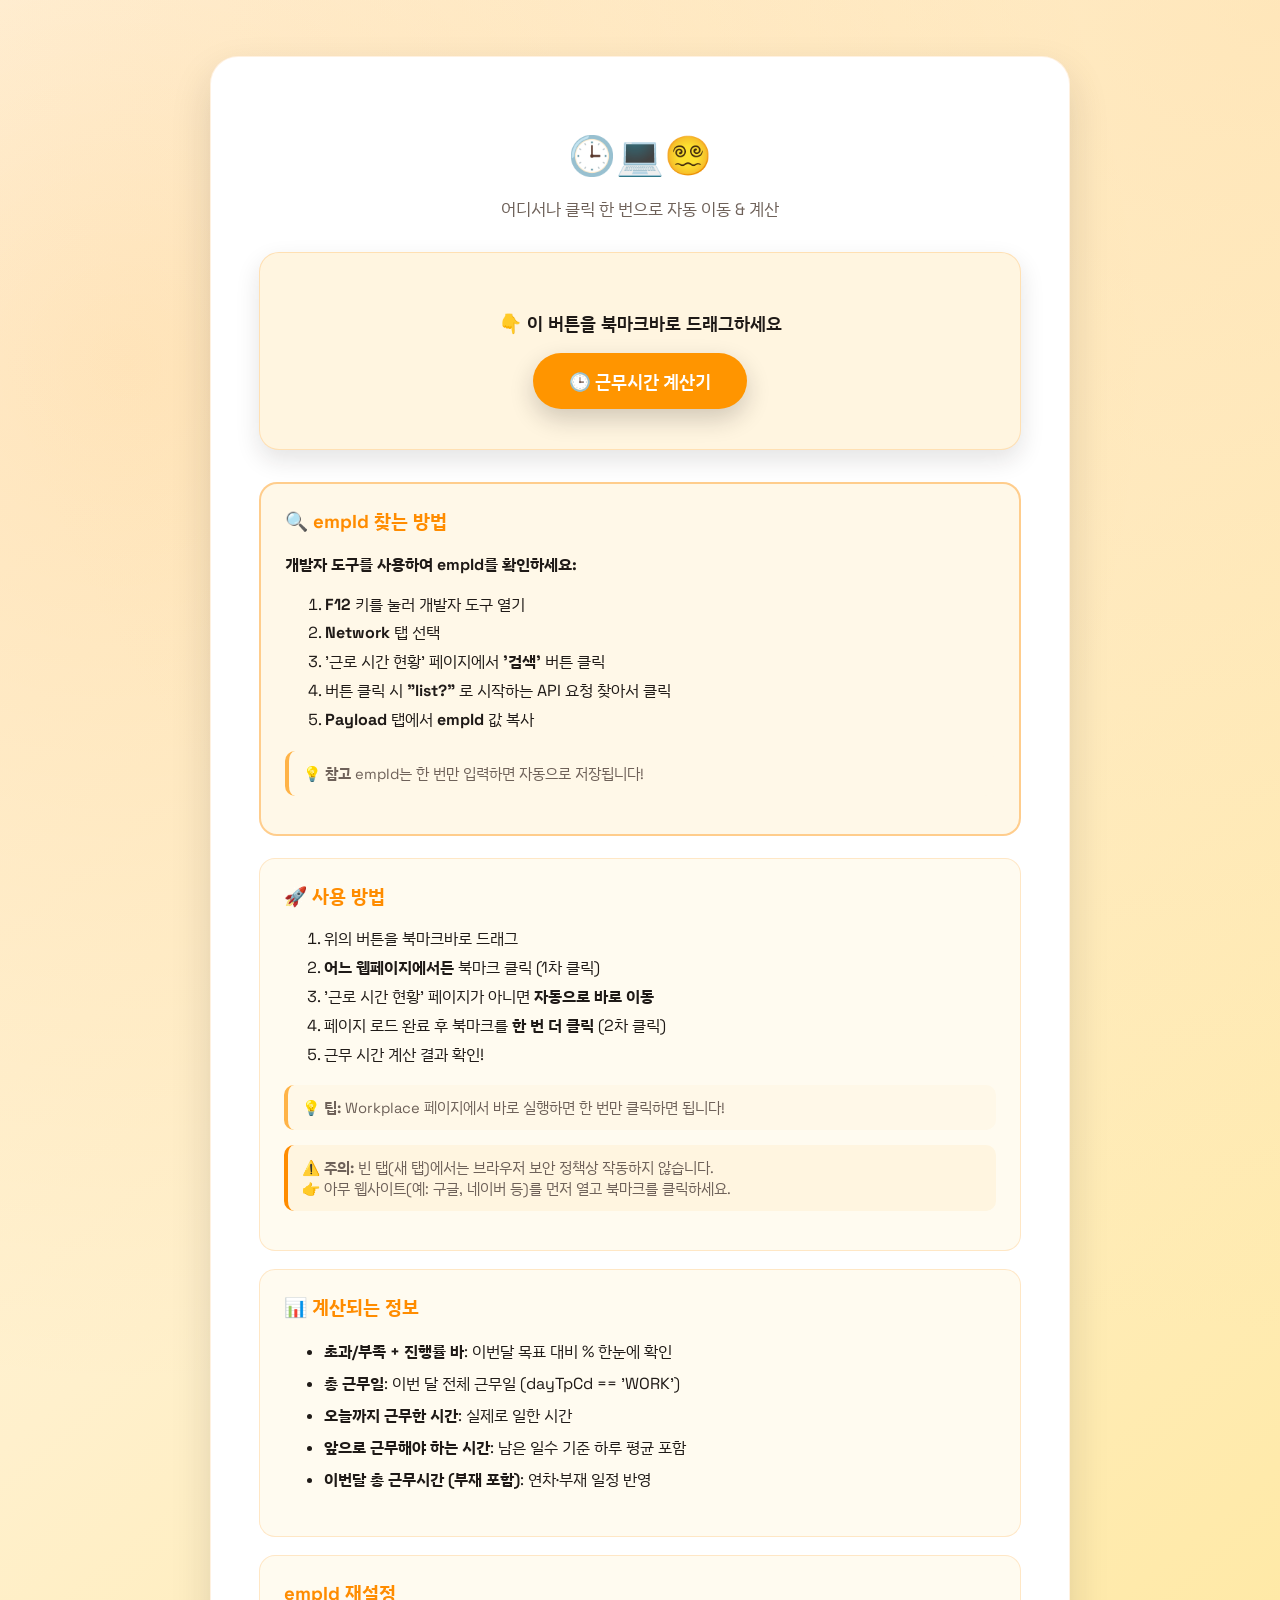
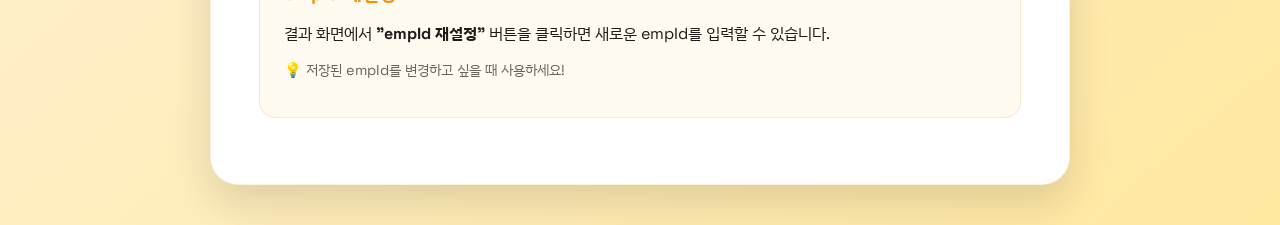
==== commit 240e3d84: "feat: 부재 일정 포함한 근무시간 계산 기능 추가" ====
--- a/work-clock.html
+++ b/work-clock.html
@@ -3,6 +3,8 @@
 <head>
     <meta charset="UTF-8">
     <title>근무시간 계산기 - 자동 이동</title>
+    <link rel="icon" href="assets/clock.svg" type="image/svg+xml">
+    <link rel="apple-touch-icon" href="assets/clock.svg">
     <style>
         @import url('https://fonts.googleapis.com/css2?family=Space+Grotesk:wght@400;500;600;700&family=IBM+Plex+Sans+KR:wght@400;500;600&display=swap');
 
@@ -12,10 +14,10 @@
             --muted: #6e6159;
             --cream: #fff7f0;
             --paper: #ffffff;
-            --orange-500: #ff7a3b;
-            --orange-600: #f2601a;
-            --orange-700: #d94b0c;
-            --orange-100: #ffe4d6;
+            --orange-500: #FFB347;
+            --orange-600: #FF9500;
+            --orange-700: #FF8C00;
+            --orange-100: #FFE8A0;
             --shadow-soft: 0 18px 40px rgba(31, 26, 23, 0.14);
             --shadow-card: 0 10px 24px rgba(31, 26, 23, 0.12);
         }
@@ -27,9 +29,9 @@
             margin: 0 auto;
             padding: 56px 20px 40px;
             background:
-                radial-gradient(circle at top right, rgba(255, 180, 135, 0.28), transparent 60%),
-                radial-gradient(circle at 10% 20%, rgba(255, 122, 59, 0.16), transparent 55%),
-                linear-gradient(140deg, #fff6ee 0%, #ffefdf 50%, #ffe6d4 100%);
+                radial-gradient(circle at top right, rgba(255, 200, 120, 0.28), transparent 60%),
+                radial-gradient(circle at 10% 20%, rgba(255, 140, 0, 0.16), transparent 55%),
+                linear-gradient(140deg, #fff8e8 0%, #fff0cc 50%, #ffe8a0 100%);
             min-height: 100vh;
         }
         .container {
@@ -37,7 +39,7 @@
             padding: 48px;
             border-radius: 28px;
             box-shadow: var(--shadow-soft);
-            border: 1px solid rgba(255, 122, 59, 0.12);
+            border: 1px solid rgba(255, 140, 0, 0.12);
         }
         h1 {
             color: var(--ink);
@@ -52,13 +54,13 @@
             font-size: 1.05rem;
         }
         .install-box {
-            background: #fff4ea;
+            background: #FFF5E0;
             padding: 40px;
             border-radius: 20px;
             text-align: center;
             margin: 32px 0;
             box-shadow: var(--shadow-card);
-            border: 1px solid rgba(255, 122, 59, 0.2);
+            border: 1px solid rgba(255, 140, 0, 0.2);
         }
         .install-box p {
             color: var(--ink);
@@ -85,11 +87,11 @@
             background: var(--orange-700);
         }
         .feature {
-            background: #fffaf6;
+            background: #FFFBF0;
             padding: 24px;
             border-radius: 16px;
             margin: 18px 0;
-            border: 1px solid rgba(255, 122, 59, 0.18);
+            border: 1px solid rgba(255, 140, 0, 0.18);
         }
         .feature h3 {
             color: var(--orange-700);
@@ -97,8 +99,8 @@
             margin-bottom: 10px;
         }
         .highlight {
-            background: #fff6ee;
-            border: 2px solid rgba(255, 122, 59, 0.4);
+            background: #FFF8E8;
+            border: 2px solid rgba(255, 140, 0, 0.4);
             padding: 24px;
             border-radius: 18px;
             margin: 22px 0;
@@ -114,28 +116,22 @@
             font-family: "SFMono-Regular", "Consolas", "Monaco", monospace;
             color: var(--orange-700);
         }
-        ul {
-            line-height: 2;
-        }
-
-        ol {
-            line-height: 1.8;
-        }
+        ul { line-height: 2; }
+        ol { line-height: 1.8; }
 
         .tip {
             margin-top: 14px;
             padding: 12px 14px;
-            background: #fff6ee;
+            background: #FFF8E8;
             border-radius: 10px;
             border-left: 4px solid var(--orange-500);
             font-size: 0.92rem;
             color: var(--muted);
         }
-
         .warn {
             margin-top: 10px;
             padding: 12px 14px;
-            background: #fff4ee;
+            background: #FFF5E0;
             border-radius: 10px;
             border-left: 4px solid var(--orange-700);
             font-size: 0.92rem;
@@ -143,21 +139,10 @@
         }
 
         @media (max-width: 720px) {
-            body {
-                padding: 40px 16px;
-            }
-
-            .container {
-                padding: 32px 24px;
-            }
-
-            .install-box {
-                padding: 28px 20px;
-            }
-
-            h1 {
-                font-size: 2rem;
-            }
+            body { padding: 40px 16px; }
+            .container { padding: 32px 24px; }
+            .install-box { padding: 28px 20px; }
+            h1 { font-size: 2rem; }
         }
     </style>
 </head>
@@ -207,11 +192,11 @@
         <div class="feature">
             <h3>📊 계산되는 정보</h3>
             <ul>
+                <li><strong>초과/부족 + 진행률 바</strong>: 이번달 목표 대비 % 한눈에 확인</li>
                 <li><strong>총 근무일</strong>: 이번 달 전체 근무일 (dayTpCd == 'WORK')</li>
                 <li><strong>오늘까지 근무한 시간</strong>: 실제로 일한 시간</li>
-                <li><strong>앞으로 근무해야 하는 시간</strong>: 총 근무일 × 8h - 근무 시간</li>
-                <li><strong>현재 초과/부족</strong>: 오늘 기준 초과/부족 시간</li>
-                <li><strong>오늘 포함 여부</strong>: 오늘 근무시간 자동 감지</li>
+                <li><strong>앞으로 근무해야 하는 시간</strong>: 남은 일수 기준 하루 평균 포함</li>
+                <li><strong>이번달 총 근무시간 (부재 포함)</strong>: 연차·부재 일정 반영</li>
             </ul>
         </div>
 
@@ -223,35 +208,28 @@
     </div>
 
     <script>
-        // 북마크릿 코드 (읽기 쉽게 작성 후 인코딩)
         const bookmarkletSource = `
 (function() {
     const targetUrl = 'https://workplace.worksmobile.com/my-space/work-statistics';
     const isWorkplacePage = window.location.href.includes('workplace.worksmobile.com/my-space/work-statistics');
 
-    // 자동 실행 플래그 확인
     const autoRunFlag = sessionStorage.getItem('work_clock_autorun');
     const wasAutoRedirected = autoRunFlag === 'pending';
 
-    // 페이지 확인 및 이동
     if (!isWorkplacePage) {
-        // 자동 실행 플래그 설정
         sessionStorage.setItem('work_clock_autorun', 'pending');
         window.location.href = targetUrl;
         return;
     }
 
-    // 자동 실행되었으면 플래그 제거
     if (wasAutoRedirected) {
         sessionStorage.removeItem('work_clock_autorun');
-        // 페이지 로드 대기 (DOM이 준비될 때까지)
         if (document.readyState === 'loading') {
             alert('⏳ 페이지가 로딩 중입니다. 잠시 후 북마크를 다시 클릭해주세요.');
             return;
         }
     }
 
-    // 날짜 계산
     const now = new Date();
     const year = now.getFullYear();
     const month = String(now.getMonth() + 1).padStart(2, '0');
@@ -259,7 +237,6 @@
     const lastDay = new Date(year, now.getMonth() + 1, 0).getDate();
     const toDate = year + month + String(lastDay).padStart(2, '0');
 
-    // empId 가져오기
     let empId = localStorage.getItem('work_clock_empId');
 
     if (!empId) {
@@ -270,19 +247,100 @@
         }
     }
 
-    // empId 저장
     localStorage.setItem('work_clock_empId', empId);
 
-    // API 호출
     const apiUrl = 'https://workplace.worksmobile.com/my-space/work-statistics/list?fromDate=' + fromDate +
                    '&toDate=' + toDate + '&empId=' + empId + '&chkWorkingDay=Y&_=' + Date.now();
 
-    // 로딩 UI
+    function removeAllWorkClockOverlays() {
+        document.querySelectorAll('#work-clock-overlay, #work-clock-loading, #work-clock-style').forEach((el) => el.remove());
+    }
+
+    removeAllWorkClockOverlays();
+
+    const overlay = document.createElement('div');
+    overlay.id = 'work-clock-overlay';
+    overlay.style.cssText = 'position:fixed;inset:0;background:rgba(0,0,0,0.2);z-index:10000;display:flex;align-items:center;justify-content:center;padding:20px;';
+
     const loadingDiv = document.createElement('div');
     loadingDiv.id = 'work-clock-loading';
-    loadingDiv.style.cssText = 'position:fixed;top:50%;left:50%;transform:translate(-50%,-50%);background:#ffffff;padding:28px;border-radius:16px;box-shadow:0 18px 40px rgba(31,26,23,0.2);z-index:10000;font-family:"Space Grotesk","IBM Plex Sans KR","Apple SD Gothic Neo",sans-serif;min-width:350px;border:1px solid rgba(255,122,59,0.2)';
+    loadingDiv.style.cssText = 'background:#ffffff;padding:28px;border-radius:18px;box-shadow:0 18px 40px rgba(31,26,23,0.2);font-family:"Space Grotesk","IBM Plex Sans KR","Apple SD Gothic Neo",sans-serif;min-width:360px;max-width:520px;width:100%;border:1px solid rgba(255,140,0,0.2);';
     loadingDiv.innerHTML = '<div style="text-align:center;color:#6e6159">⏳ 근무 기록을 불러오는 중...</div>';
-    document.body.appendChild(loadingDiv);
+    overlay.appendChild(loadingDiv);
+    document.body.appendChild(overlay);
+
+    const onOverlayKeydown = (e) => {
+        if (e.key === 'Escape') {
+            removeAllWorkClockOverlays();
+            document.removeEventListener('keydown', onOverlayKeydown);
+        }
+    };
+
+    overlay.addEventListener('click', (e) => {
+        if (e.target === overlay) {
+            removeAllWorkClockOverlays();
+            document.removeEventListener('keydown', onOverlayKeydown);
+        }
+    });
+    document.addEventListener('keydown', onOverlayKeydown);
+
+    if (!document.getElementById('work-clock-style')) {
+        const styleTag = document.createElement('style');
+        styleTag.id = 'work-clock-style';
+        styleTag.textContent = \`
+            .work-clock-modal { min-width: 360px; color: #1f1a17; background: #ffffff; }
+            .work-clock-title {
+                margin: 0 0 14px 0; text-align: center; font-size: 1.25rem;
+                border-bottom: 2px solid rgba(255,140,0,0.3); padding-bottom: 10px;
+                display: flex; align-items: center; justify-content: center; gap: 8px;
+            }
+            .work-clock-title .icon {
+                font-size: 0.95rem;
+            }
+            .work-clock-hero {
+                padding: 14px; border-radius: 14px;
+                border: 2px solid #FF8C00;
+                margin-bottom: 8px;
+                display: grid; gap: 6px;
+            }
+            .work-clock-hero.over {
+                border-color: #0f7b4f;
+            }
+            .work-clock-hero .work-clock-label { margin-bottom: 0; }
+            .work-clock-hero .work-clock-note { margin-top: 0; }
+            .work-clock-stack { display: grid; gap: 8px; color: #3b322d; line-height: 1.7; }
+            .work-clock-card {
+                background: #FFFBF0; padding: 12px; border-radius: 12px;
+                border: 1px solid rgba(255,140,0,0.2);
+            }
+            .work-clock-card.alt { background: #FFFDF5; border-color: rgba(255,140,0,0.16); }
+            .work-clock-label { font-size: 0.85em; color: #6e6159; margin-bottom: 4px; }
+            .work-clock-value { font-size: 1.2em; font-weight: 600; color: #FF8C00; }
+            .work-clock-note { font-size: 0.82em; color: #6e6159; margin-top: 4px; }
+            .work-clock-actions { display: flex; gap: 10px; margin-top: 14px; }
+            .work-clock-btn {
+                border: none; border-radius: 999px; cursor: pointer;
+                font-weight: 600; padding: 12px; font-size: 14px;
+            }
+            .work-clock-btn.secondary { flex: 1; background: #1f1a17; color: white; }
+            .work-clock-btn.primary {
+                flex: 2; background: linear-gradient(135deg,#FFB347 0%,#FF8C00 100%); color: white;
+            }
+        \`;
+        document.head.appendChild(styleTag);
+    }
+
+    const iconCandidates = ['.ico_globe','.icon-globe','.ico_world','.icon-world','.icon-global'];
+    iconCandidates.forEach(selector => {
+        const target = document.querySelector(selector);
+        if (target && !target.dataset.workClockReplaced) {
+            const clock = document.createElement('span');
+            clock.textContent = '🕒';
+            clock.style.cssText = 'font-size:18px;display:inline-block;margin-right:6px;';
+            clock.dataset.workClockReplaced = 'true';
+            target.replaceWith(clock);
+        }
+    });
 
     fetch(apiUrl)
         .then(r => {
@@ -290,19 +348,16 @@
             return r.json();
         })
         .then(data => {
-            console.log('API Response:', data);
-
             if (!data.data || !data.data.list) {
                 throw new Error('예상치 못한 응답 형식입니다.');
             }
 
-            let records = data.data.list;
-            console.log('Sample record:', records.find(r => r.sumWorkTime && r.sumWorkTime !== '0000'));
-
+            const records = data.data.list;
             const today = new Date();
             today.setHours(0, 0, 0, 0);
 
             let workedMinutes = 0;
+            let totalMonthMinutes = 0;
             let totalWorkDays = 0;
             let pastWorkDays = 0;
             let workedToday = false;
@@ -310,7 +365,6 @@
 
             records.forEach(record => {
                 if (record.dayTpCd !== 'WORK') return;
-
                 totalWorkDays++;
 
                 const recordDate = new Date(
@@ -323,33 +377,25 @@
                 const workTime = record.sumWorkTime;
                 const hasWorkTime = workTime && workTime !== '0000';
 
+                let timeMinutes = 0;
+                if (hasWorkTime) {
+                    const hours = parseInt(workTime.substring(0, 2), 10);
+                    const minutes = parseInt(workTime.substring(2, 4), 10);
+                    if (!isNaN(hours) && !isNaN(minutes)) {
+                        timeMinutes = hours * 60 + minutes;
+                        totalMonthMinutes += timeMinutes;
+                    }
+                }
+
                 if (recordDate < today) {
-                    // 과거 날짜
                     pastWorkDays++;
-
+                    workedMinutes += timeMinutes;
+                } else if (isToday) {
                     if (hasWorkTime) {
-                        const hours = parseInt(workTime.substring(0, 2), 10);
-                        const minutes = parseInt(workTime.substring(2, 4), 10);
-
-                        if (!isNaN(hours) && !isNaN(minutes)) {
-                            workedMinutes += hours * 60 + minutes;
-                        }
-                    }
-                } else if (isToday) {
-                    // 오늘
-                    if (hasWorkTime) {
-                        // 오늘 퇴근 찍음
                         pastWorkDays++;
                         workedToday = true;
-
-                        const hours = parseInt(workTime.substring(0, 2), 10);
-                        const minutes = parseInt(workTime.substring(2, 4), 10);
-
-                        if (!isNaN(hours) && !isNaN(minutes)) {
-                            workedMinutes += hours * 60 + minutes;
-                        }
+                        workedMinutes += timeMinutes;
                     } else {
-                        // 오늘 퇴근 안찍음 (진행 중)
                         todayInProgress = true;
                     }
                 }
@@ -357,16 +403,25 @@
 
             const shouldHaveWorked = pastWorkDays * 8 * 60;
             const totalRequiredMinutes = totalWorkDays * 8 * 60;
-            const shouldWorkMore = totalRequiredMinutes - workedMinutes;
+            const shouldWorkMore = totalRequiredMinutes - totalMonthMinutes;
             const differenceMinutes = workedMinutes - shouldHaveWorked;
+            const remainingWorkDays = totalWorkDays - pastWorkDays;
+
+            const dailyNeededMins = remainingWorkDays > 0 && shouldWorkMore > 0
+                ? Math.ceil(shouldWorkMore / remainingWorkDays)
+                : 0;
+            const dailyNeededHours = Math.floor(dailyNeededMins / 60);
+            const dailyNeededMinsRem = dailyNeededMins % 60;
+
+            const futureLeaveMinutes = totalMonthMinutes - workedMinutes;
+            const totalMonthHours = Math.floor(totalMonthMinutes / 60);
+            const totalMonthMins = totalMonthMinutes % 60;
+            const futureLeaveHours = Math.floor(futureLeaveMinutes / 60);
+            const futureLeaveMins = futureLeaveMinutes % 60;
 
             let todayStatus = '오늘 제외';
-            if (workedToday) {
-                todayStatus = '오늘 포함';
-            } else if (todayInProgress) {
-                todayStatus = '오늘 진행 중 (퇴근 미체크)';
-            }
-            const remainingWorkDays = totalWorkDays - pastWorkDays;
+            if (workedToday) todayStatus = '오늘 포함';
+            else if (todayInProgress) todayStatus = '오늘 진행 중 (퇴근 미체크)';
 
             const workedHours = Math.floor(workedMinutes / 60);
             const workedMins = workedMinutes % 60;
@@ -377,69 +432,88 @@
             const isOverTime = differenceMinutes > 0;
 
             const differenceText = isOverTime
-                ? '<span style="color: #0f7b4f; font-weight: 600;">+' + diffHours + '시간 ' + diffMins + '분 초과 ✨</span>'
-                : '<span style="color: #d94b0c; font-weight: 600;">' + diffHours + '시간 ' + diffMins + '분 부족 ⚠️</span>';
-
-            // 결과 UI (empId 재설정 버튼 추가)
+                ? '<span style="color:#0f7b4f;font-weight:700;font-size:1.4em;">+' + diffHours + '시간 ' + diffMins + '분 초과 ✨</span>'
+                : '<span style="color:#FF8C00;font-weight:700;font-size:1.4em;">' + diffHours + '시간 ' + diffMins + '분 부족 ⚠️</span>';
+
             loadingDiv.innerHTML = \`
-                <div style="min-width:350px">
-                    <h2 style="margin:0 0 20px 0;color:#1f1a17;text-align:center;border-bottom:2px solid rgba(255,122,59,0.35);padding-bottom:10px">
-                        🕒 \${year}년 \${month}월 근무 현황
+                <div class="work-clock-modal">
+                    <h2 class="work-clock-title">
+                        <span class="icon">🕒</span>
+                        \${year}년 \${month}월 근무 현황
                     </h2>
-                    <div style="line-height:1.8;color:#3b322d">
-                        <div style="background:#fff6ef;padding:12px;border-radius:10px;margin-bottom:10px;border:1px solid rgba(255,122,59,0.2)">
-                            <div style="font-size:0.85em;color:#6e6159;margin-bottom:5px">📅 총 근무일</div>
-                            <div style="font-size:1.2em"><strong>\${totalWorkDays}일</strong> (지난 \${pastWorkDays}일 + 남은 \${remainingWorkDays}일)</div>
+
+                    <div class="work-clock-hero \${isOverTime ? 'over' : ''}">
+                        <div class="work-clock-label">⚖️ 현재 초과/부족</div>
+                        <div>\${differenceText}</div>
+                        <div class="work-clock-note">
+                            근무 \${workedHours}h \${workedMins}m / 목표 \${Math.floor(shouldHaveWorked/60)}h \${shouldHaveWorked%60}m · \${todayStatus}
                         </div>
-                        <div style="background:#fff5ee;padding:12px;border-radius:10px;margin-bottom:10px;border:1px solid rgba(255,122,59,0.18)">
-                            <div style="font-size:0.85em;color:#d94b0c;margin-bottom:5px">✅ 오늘까지 근무한 시간</div>
-                            <div style="font-size:1.3em;color:#d94b0c"><strong>\${workedHours}시간 \${workedMins}분</strong></div>
+                    </div>
+
+                    <div class="work-clock-stack">
+                        <div class="work-clock-card">
+                            <div class="work-clock-label">📅 총 근무일</div>
+                            <div><strong>\${totalWorkDays}일</strong> · 지난 \${pastWorkDays}일 + 남은 \${remainingWorkDays}일</div>
                         </div>
-                        <div style="background:#fff8f3;padding:12px;border-radius:10px;margin-bottom:10px;border:1px solid rgba(255,122,59,0.16)">
-                            <div style="font-size:0.85em;color:#f2601a;margin-bottom:5px">📋 앞으로 근무해야 하는 시간</div>
-                            <div style="font-size:1.3em;color:#f2601a"><strong>\${shouldWorkMoreHours}시간 \${shouldWorkMoreMins}분</strong></div>
-                            <div style="font-size:0.82em;color:#6e6159;margin-top:6px">
-                                총 \${totalWorkDays}일 × 8h - 근무 \${workedHours}h \${workedMins}m<br>
-                                💡 \${todayStatus}
+
+                        \${futureLeaveMinutes > 0 ? \`
+                        <div style="display:grid;grid-template-columns:1fr 1fr;gap:8px;">
+                            <div class="work-clock-card">
+                                <div class="work-clock-label">✅ 오늘까지 근무한 시간</div>
+                                <div class="work-clock-value">\${workedHours}시간 \${workedMins}분</div>
+                            </div>
+                            <div class="work-clock-card">
+                                <div class="work-clock-label">📊 이번달 총 근무시간 (부재 포함)</div>
+                                <div class="work-clock-value">\${totalMonthHours}시간 \${totalMonthMins}분</div>
+                                <div class="work-clock-note">부재 확정 \${futureLeaveHours}h \${futureLeaveMins}m 포함</div>
                             </div>
                         </div>
-                        <div style="background:\${isOverTime ? '#f0faf4' : '#fff2ee'};padding:15px;border-radius:10px;border:2px solid \${isOverTime ? '#0f7b4f' : '#d94b0c'}">
-                            <div style="font-size:0.85em;color:#6e6159;margin-bottom:5px">⚖️ 현재 초과/부족</div>
-                            <div style="font-size:1.4em">\${differenceText}</div>
-                            <div style="font-size:0.82em;color:#6e6159;margin-top:6px">
-                                근무 \${workedHours}h \${workedMins}m - 필요 \${Math.floor(shouldHaveWorked/60)}h \${shouldHaveWorked%60}m
-                            </div>
+                        \` : \`
+                        <div class="work-clock-card">
+                            <div class="work-clock-label">✅ 오늘까지 근무한 시간</div>
+                            <div class="work-clock-value">\${workedHours}시간 \${workedMins}분</div>
+                        </div>
+                        \`}
+
+                        <div class="work-clock-card alt">
+                            \${shouldWorkMore <= 0 ? \`
+                            <div class="work-clock-label">📋 앞으로 근무해야 하는 시간</div>
+                            <div class="work-clock-value" style="color:#0f7b4f">이번달 근무 시간을 모두 채웠어요! 🎉</div>
+                            \` : \`
+                            <div class="work-clock-label">📋 앞으로 근무해야 하는 시간</div>
+                            <div class="work-clock-value">\${shouldWorkMoreHours}시간 \${shouldWorkMoreMins}분</div>
+                            \${dailyNeededMins > 0 ? '<div class="work-clock-note">📌 남은 ' + remainingWorkDays + '일 동안 하루 평균 ' + dailyNeededHours + '시간 ' + dailyNeededMinsRem + '분씩 필요</div>' : ''}
+                            \`}
                         </div>
                     </div>
-                    <div style="display:flex;gap:10px;margin-top:20px">
-                        <button id="work-clock-reset-empid" style="flex:1;padding:12px;background:#1f1a17;color:white;border:none;border-radius:999px;cursor:pointer;font-size:14px;font-weight:600">
-                            empId 재설정
-                        </button>
-                        <button id="work-clock-close" style="flex:2;padding:12px;background:linear-gradient(135deg,#ff7a3b 0%,#d94b0c 100%);color:white;border:none;border-radius:999px;cursor:pointer;font-size:16px;font-weight:600">
-                            닫기
-                        </button>
+
+                    <div class="work-clock-actions">
+                        <button id="work-clock-reset-empid" class="work-clock-btn secondary">empId 재설정</button>
+                        <button id="work-clock-close" class="work-clock-btn primary">닫기</button>
                     </div>
                 </div>
             \`;
 
             document.getElementById('work-clock-close').addEventListener('click', () => {
-                document.body.removeChild(loadingDiv);
+                removeAllWorkClockOverlays();
+                document.removeEventListener('keydown', onOverlayKeydown);
             });
 
             document.getElementById('work-clock-reset-empid').addEventListener('click', () => {
                 localStorage.removeItem('work_clock_empId');
-                document.body.removeChild(loadingDiv);
+                removeAllWorkClockOverlays();
+                document.removeEventListener('keydown', onOverlayKeydown);
                 alert('✅ empId가 초기화되었습니다.\\n북마크를 다시 클릭하여 새로운 empId를 입력하세요.');
             });
         })
         .catch(err => {
             console.error('Error:', err);
             loadingDiv.innerHTML = \`
-                <div style="color:#d94b0c">
+                <div style="color:#FF8C00">
                     <h3>❌ 오류 발생</h3>
                     <p>\${err.message}</p>
                     <p style="font-size:0.9em;color:#6e6159">개발자 콘솔(F12)을 확인하세요.</p>
-                    <button onclick="this.parentElement.parentElement.remove()" style="margin-top:10px;padding:10px 20px;background:#d94b0c;color:white;border:none;border-radius:999px;cursor:pointer">
+                    <button onclick="document.querySelectorAll('#work-clock-overlay, #work-clock-loading, #work-clock-style').forEach(el => el.remove())" style="margin-top:10px;padding:10px 20px;background:#FF8C00;color:white;border:none;border-radius:999px;cursor:pointer">
                         닫기
                     </button>
                 </div>
@@ -448,12 +522,10 @@
 })();
         `;
 
-        // URL 인코딩하여 북마크릿 생성
         const bookmarkletCode = 'javascript:' + encodeURIComponent(bookmarkletSource.trim());
         const bookmarkletElement = document.getElementById('bookmarklet');
         bookmarkletElement.href = bookmarkletCode;
 
-        // 클릭 시 직접 실행 (테스트용)
         bookmarkletElement.addEventListener('click', function(e) {
             e.preventDefault();
             eval(bookmarkletSource);
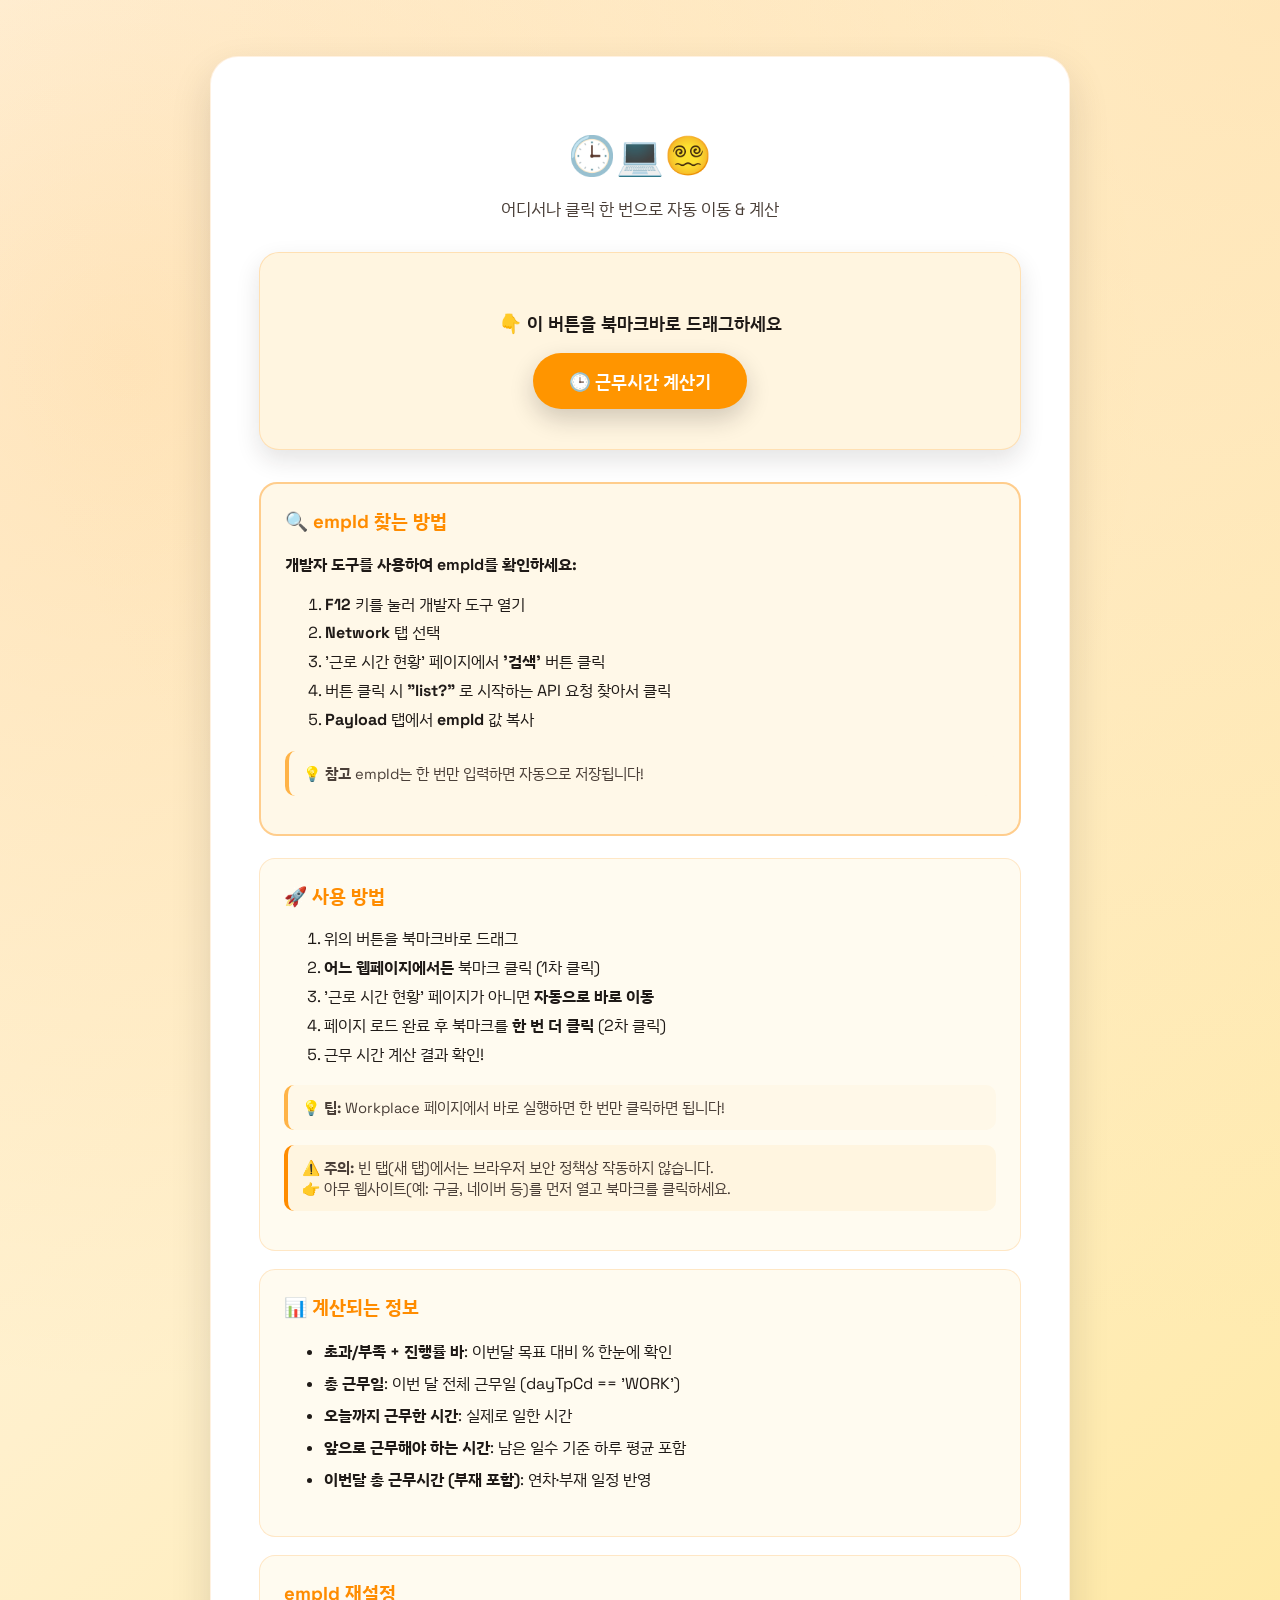
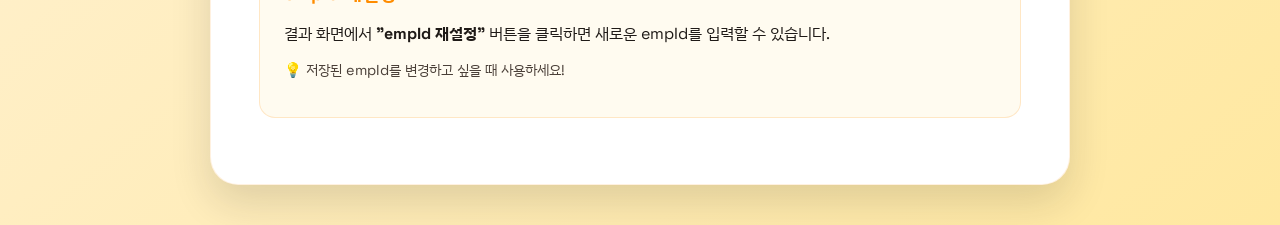
==== commit 39954c0a: "feat: update 평균 근무시간 계산 삭제" ====
--- a/work-clock.html
+++ b/work-clock.html
@@ -11,7 +11,7 @@
         :root {
             color-scheme: light;
             --ink: #1f1a17;
-            --muted: #6e6159;
+            --muted: #4a3f38;
             --cream: #fff7f0;
             --paper: #ffffff;
             --orange-500: #FFB347;
@@ -265,7 +265,7 @@
     const loadingDiv = document.createElement('div');
     loadingDiv.id = 'work-clock-loading';
     loadingDiv.style.cssText = 'background:#ffffff;padding:28px;border-radius:18px;box-shadow:0 18px 40px rgba(31,26,23,0.2);font-family:"Space Grotesk","IBM Plex Sans KR","Apple SD Gothic Neo",sans-serif;min-width:360px;max-width:520px;width:100%;border:1px solid rgba(255,140,0,0.2);';
-    loadingDiv.innerHTML = '<div style="text-align:center;color:#6e6159">⏳ 근무 기록을 불러오는 중...</div>';
+    loadingDiv.innerHTML = '<div style="text-align:center;color:#4a3f38">⏳ 근무 기록을 불러오는 중...</div>';
     overlay.appendChild(loadingDiv);
     document.body.appendChild(overlay);
 
@@ -308,15 +308,15 @@
             }
             .work-clock-hero .work-clock-label { margin-bottom: 0; }
             .work-clock-hero .work-clock-note { margin-top: 0; }
-            .work-clock-stack { display: grid; gap: 8px; color: #3b322d; line-height: 1.7; }
+            .work-clock-stack { display: grid; gap: 8px; color: #2a201a; line-height: 1.7; }
             .work-clock-card {
                 background: #FFFBF0; padding: 12px; border-radius: 12px;
                 border: 1px solid rgba(255,140,0,0.2);
             }
             .work-clock-card.alt { background: #FFFDF5; border-color: rgba(255,140,0,0.16); }
-            .work-clock-label { font-size: 0.85em; color: #6e6159; margin-bottom: 4px; }
-            .work-clock-value { font-size: 1.2em; font-weight: 600; color: #FF8C00; }
-            .work-clock-note { font-size: 0.82em; color: #6e6159; margin-top: 4px; }
+            .work-clock-label { font-size: 0.85em; color: #4a3f38; margin-bottom: 4px; }
+            .work-clock-value { font-size: 1.2em; font-weight: 600; color: #C06400; }
+            .work-clock-note { font-size: 0.82em; color: #4a3f38; margin-top: 4px; }
             .work-clock-actions { display: flex; gap: 10px; margin-top: 14px; }
             .work-clock-btn {
                 border: none; border-radius: 999px; cursor: pointer;
@@ -324,7 +324,7 @@
             }
             .work-clock-btn.secondary { flex: 1; background: #1f1a17; color: white; }
             .work-clock-btn.primary {
-                flex: 2; background: linear-gradient(135deg,#FFB347 0%,#FF8C00 100%); color: white;
+                flex: 2; background: #FF8C00; color: white;
             }
         \`;
         document.head.appendChild(styleTag);
@@ -403,15 +403,8 @@
 
             const shouldHaveWorked = pastWorkDays * 8 * 60;
             const totalRequiredMinutes = totalWorkDays * 8 * 60;
-            const shouldWorkMore = totalRequiredMinutes - totalMonthMinutes;
             const differenceMinutes = workedMinutes - shouldHaveWorked;
             const remainingWorkDays = totalWorkDays - pastWorkDays;
-
-            const dailyNeededMins = remainingWorkDays > 0 && shouldWorkMore > 0
-                ? Math.ceil(shouldWorkMore / remainingWorkDays)
-                : 0;
-            const dailyNeededHours = Math.floor(dailyNeededMins / 60);
-            const dailyNeededMinsRem = dailyNeededMins % 60;
 
             const futureLeaveMinutes = totalMonthMinutes - workedMinutes;
             const totalMonthHours = Math.floor(totalMonthMinutes / 60);
@@ -476,14 +469,8 @@
                         \`}
 
                         <div class="work-clock-card alt">
-                            \${shouldWorkMore <= 0 ? \`
-                            <div class="work-clock-label">📋 앞으로 근무해야 하는 시간</div>
-                            <div class="work-clock-value" style="color:#0f7b4f">이번달 근무 시간을 모두 채웠어요! 🎉</div>
-                            \` : \`
                             <div class="work-clock-label">📋 앞으로 근무해야 하는 시간</div>
                             <div class="work-clock-value">\${shouldWorkMoreHours}시간 \${shouldWorkMoreMins}분</div>
-                            \${dailyNeededMins > 0 ? '<div class="work-clock-note">📌 남은 ' + remainingWorkDays + '일 동안 하루 평균 ' + dailyNeededHours + '시간 ' + dailyNeededMinsRem + '분씩 필요</div>' : ''}
-                            \`}
                         </div>
                     </div>
 
@@ -512,7 +499,7 @@
                 <div style="color:#FF8C00">
                     <h3>❌ 오류 발생</h3>
                     <p>\${err.message}</p>
-                    <p style="font-size:0.9em;color:#6e6159">개발자 콘솔(F12)을 확인하세요.</p>
+                    <p style="font-size:0.9em;color:#4a3f38">개발자 콘솔(F12)을 확인하세요.</p>
                     <button onclick="document.querySelectorAll('#work-clock-overlay, #work-clock-loading, #work-clock-style').forEach(el => el.remove())" style="margin-top:10px;padding:10px 20px;background:#FF8C00;color:white;border:none;border-radius:999px;cursor:pointer">
                         닫기
                     </button>
